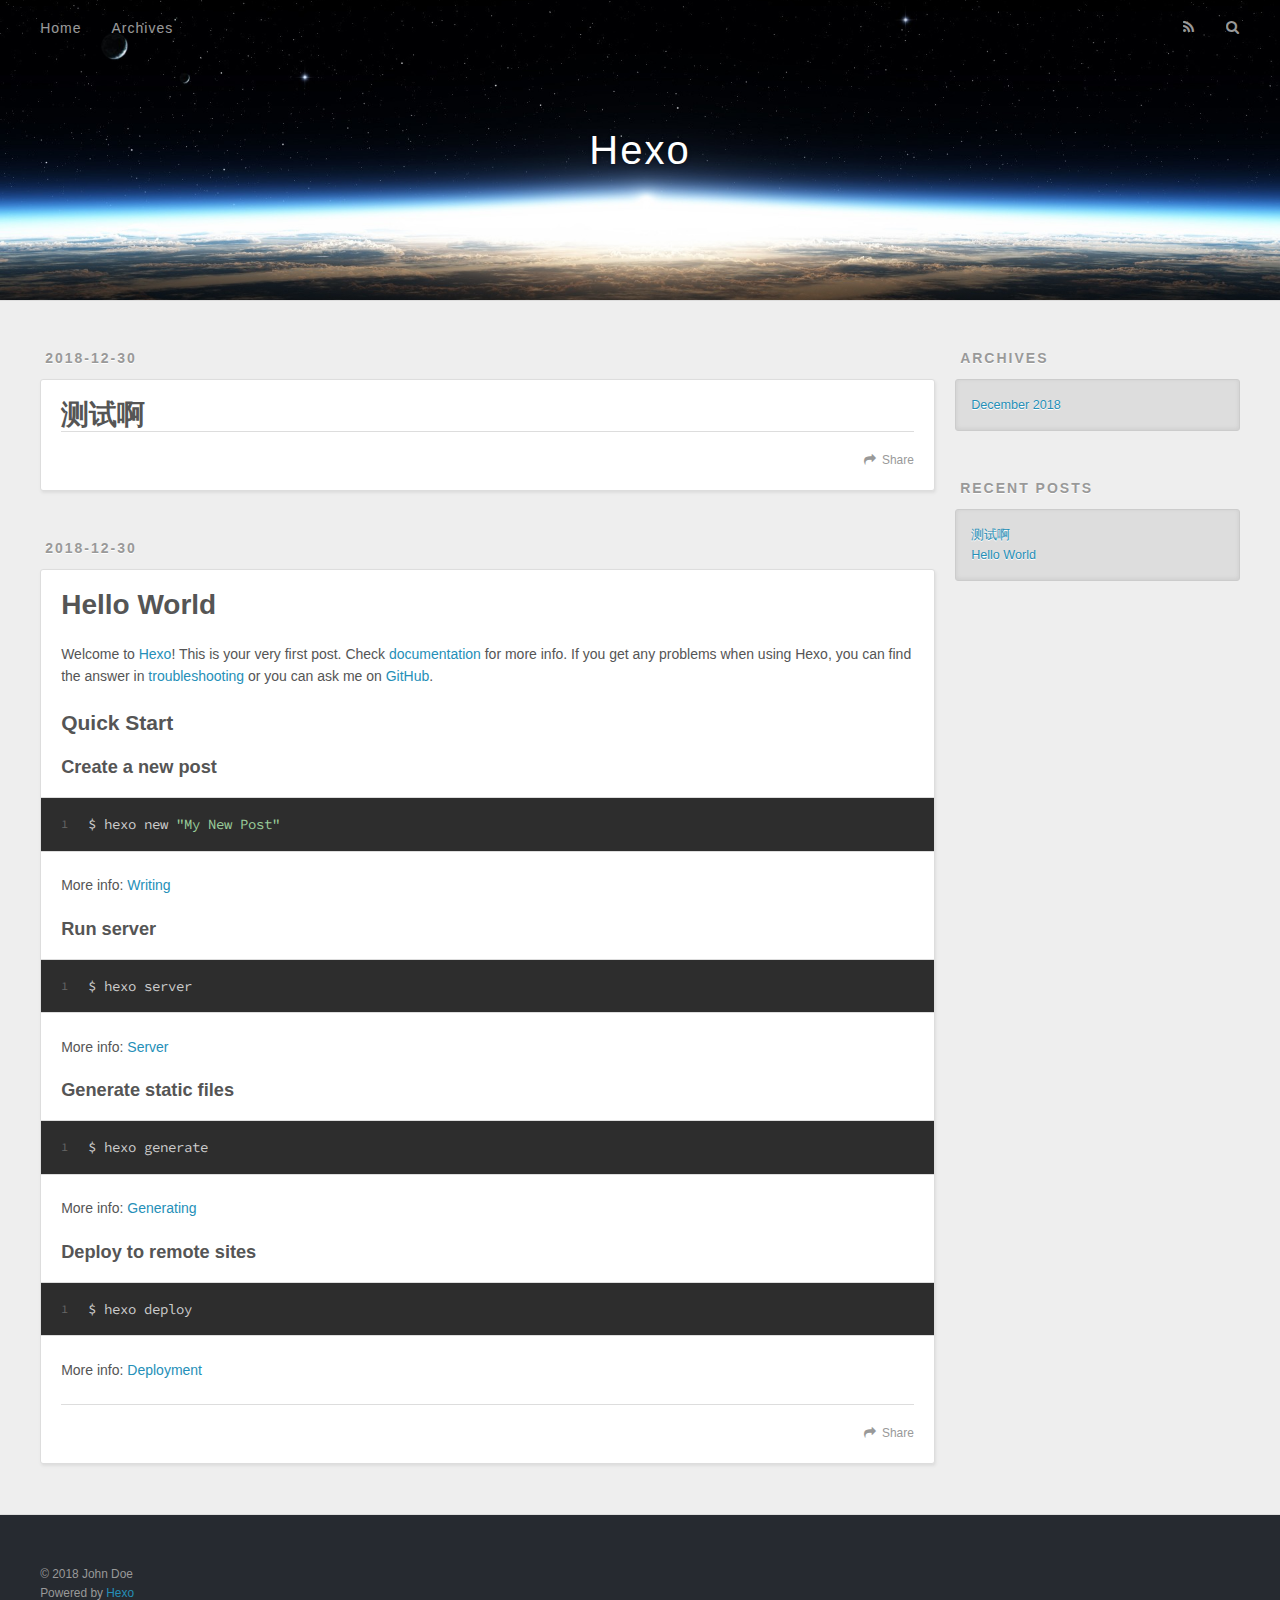
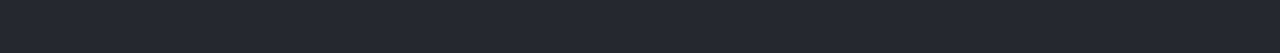
==== index.html @ 11688854 "Site updated: 2018-12-30 21:54:09" ====
<!DOCTYPE html>
<html>
<head><meta name="generator" content="Hexo 3.8.0">
  <meta charset="utf-8">
  

  
  <title>Hexo</title>
  <meta name="viewport" content="width=device-width, initial-scale=1, maximum-scale=1">
  <meta property="og:type" content="website">
<meta property="og:title" content="Hexo">
<meta property="og:url" content="http://yoursite.com/index.html">
<meta property="og:site_name" content="Hexo">
<meta property="og:locale" content="default">
<meta name="twitter:card" content="summary">
<meta name="twitter:title" content="Hexo">
  
    <link rel="alternate" href="/atom.xml" title="Hexo" type="application/atom+xml">
  
  
    <link rel="icon" href="/favicon.png">
  
  
    <link href="//fonts.googleapis.com/css?family=Source+Code+Pro" rel="stylesheet" type="text/css">
  
  <link rel="stylesheet" href="/css/style.css">
</head>
</html>
<body>
  <div id="container">
    <div id="wrap">
      <header id="header">
  <div id="banner"></div>
  <div id="header-outer" class="outer">
    <div id="header-title" class="inner">
      <h1 id="logo-wrap">
        <a href="/" id="logo">Hexo</a>
      </h1>
      
    </div>
    <div id="header-inner" class="inner">
      <nav id="main-nav">
        <a id="main-nav-toggle" class="nav-icon"></a>
        
          <a class="main-nav-link" href="/">Home</a>
        
          <a class="main-nav-link" href="/archives">Archives</a>
        
      </nav>
      <nav id="sub-nav">
        
          <a id="nav-rss-link" class="nav-icon" href="/atom.xml" title="RSS Feed"></a>
        
        <a id="nav-search-btn" class="nav-icon" title="Search"></a>
      </nav>
      <div id="search-form-wrap">
        <form action="//google.com/search" method="get" accept-charset="UTF-8" class="search-form"><input type="search" name="q" class="search-form-input" placeholder="Search"><button type="submit" class="search-form-submit">&#xF002;</button><input type="hidden" name="sitesearch" value="http://yoursite.com"></form>
      </div>
    </div>
  </div>
</header>
      <div class="outer">
        <section id="main">
  
    <article id="post-测试啊" class="article article-type-post" itemscope="" itemprop="blogPost">
  <div class="article-meta">
    <a href="/2018/12/30/测试啊/" class="article-date">
  <time datetime="2018-12-30T11:17:59.000Z" itemprop="datePublished">2018-12-30</time>
</a>
    
  </div>
  <div class="article-inner">
    
    
      <header class="article-header">
        
  
    <h1 itemprop="name">
      <a class="article-title" href="/2018/12/30/测试啊/">测试啊</a>
    </h1>
  

      </header>
    
    <div class="article-entry" itemprop="articleBody">
      
        
      
    </div>
    <footer class="article-footer">
      <a data-url="http://yoursite.com/2018/12/30/测试啊/" data-id="cjqay02p50001gsr4qns9erxb" class="article-share-link">Share</a>
      
      
    </footer>
  </div>
  
</article>


  
    <article id="post-hello-world" class="article article-type-post" itemscope="" itemprop="blogPost">
  <div class="article-meta">
    <a href="/2018/12/30/hello-world/" class="article-date">
  <time datetime="2018-12-30T09:52:22.266Z" itemprop="datePublished">2018-12-30</time>
</a>
    
  </div>
  <div class="article-inner">
    
    
      <header class="article-header">
        
  
    <h1 itemprop="name">
      <a class="article-title" href="/2018/12/30/hello-world/">Hello World</a>
    </h1>
  

      </header>
    
    <div class="article-entry" itemprop="articleBody">
      
        <p>Welcome to <a href="https://hexo.io/" target="_blank" rel="noopener">Hexo</a>! This is your very first post. Check <a href="https://hexo.io/docs/" target="_blank" rel="noopener">documentation</a> for more info. If you get any problems when using Hexo, you can find the answer in <a href="https://hexo.io/docs/troubleshooting.html" target="_blank" rel="noopener">troubleshooting</a> or you can ask me on <a href="https://github.com/hexojs/hexo/issues" target="_blank" rel="noopener">GitHub</a>.</p>
<h2 id="Quick-Start"><a href="#Quick-Start" class="headerlink" title="Quick Start"></a>Quick Start</h2><h3 id="Create-a-new-post"><a href="#Create-a-new-post" class="headerlink" title="Create a new post"></a>Create a new post</h3><figure class="highlight bash"><table><tr><td class="gutter"><pre><span class="line">1</span><br></pre></td><td class="code"><pre><span class="line">$ hexo new <span class="string">"My New Post"</span></span><br></pre></td></tr></table></figure>
<p>More info: <a href="https://hexo.io/docs/writing.html" target="_blank" rel="noopener">Writing</a></p>
<h3 id="Run-server"><a href="#Run-server" class="headerlink" title="Run server"></a>Run server</h3><figure class="highlight bash"><table><tr><td class="gutter"><pre><span class="line">1</span><br></pre></td><td class="code"><pre><span class="line">$ hexo server</span><br></pre></td></tr></table></figure>
<p>More info: <a href="https://hexo.io/docs/server.html" target="_blank" rel="noopener">Server</a></p>
<h3 id="Generate-static-files"><a href="#Generate-static-files" class="headerlink" title="Generate static files"></a>Generate static files</h3><figure class="highlight bash"><table><tr><td class="gutter"><pre><span class="line">1</span><br></pre></td><td class="code"><pre><span class="line">$ hexo generate</span><br></pre></td></tr></table></figure>
<p>More info: <a href="https://hexo.io/docs/generating.html" target="_blank" rel="noopener">Generating</a></p>
<h3 id="Deploy-to-remote-sites"><a href="#Deploy-to-remote-sites" class="headerlink" title="Deploy to remote sites"></a>Deploy to remote sites</h3><figure class="highlight bash"><table><tr><td class="gutter"><pre><span class="line">1</span><br></pre></td><td class="code"><pre><span class="line">$ hexo deploy</span><br></pre></td></tr></table></figure>
<p>More info: <a href="https://hexo.io/docs/deployment.html" target="_blank" rel="noopener">Deployment</a></p>

      
    </div>
    <footer class="article-footer">
      <a data-url="http://yoursite.com/2018/12/30/hello-world/" data-id="cjqay02oy0000gsr4h8nf52sx" class="article-share-link">Share</a>
      
      
    </footer>
  </div>
  
</article>


  


</section>
        
          <aside id="sidebar">
  
    

  
    

  
    
  
    
  <div class="widget-wrap">
    <h3 class="widget-title">Archives</h3>
    <div class="widget">
      <ul class="archive-list"><li class="archive-list-item"><a class="archive-list-link" href="/archives/2018/12/">December 2018</a></li></ul>
    </div>
  </div>


  
    
  <div class="widget-wrap">
    <h3 class="widget-title">Recent Posts</h3>
    <div class="widget">
      <ul>
        
          <li>
            <a href="/2018/12/30/测试啊/">测试啊</a>
          </li>
        
          <li>
            <a href="/2018/12/30/hello-world/">Hello World</a>
          </li>
        
      </ul>
    </div>
  </div>

  
</aside>
        
      </div>
      <footer id="footer">
  
  <div class="outer">
    <div id="footer-info" class="inner">
      &copy; 2018 John Doe<br>
      Powered by <a href="http://hexo.io/" target="_blank">Hexo</a>
    </div>
  </div>
</footer>
    </div>
    <nav id="mobile-nav">
  
    <a href="/" class="mobile-nav-link">Home</a>
  
    <a href="/archives" class="mobile-nav-link">Archives</a>
  
</nav>
    

<script src="//ajax.googleapis.com/ajax/libs/jquery/2.0.3/jquery.min.js"></script>


  <link rel="stylesheet" href="/fancybox/jquery.fancybox.css">
  <script src="/fancybox/jquery.fancybox.pack.js"></script>


<script src="/js/script.js"></script>



  </div>
</body>
</html>
---- css/style.css ----
body {
  width: 100%;
}
body:before,
body:after {
  content: "";
  display: table;
}
body:after {
  clear: both;
}
html,
body,
div,
span,
applet,
object,
iframe,
h1,
h2,
h3,
h4,
h5,
h6,
p,
blockquote,
pre,
a,
abbr,
acronym,
address,
big,
cite,
code,
del,
dfn,
em,
img,
ins,
kbd,
q,
s,
samp,
small,
strike,
strong,
sub,
sup,
tt,
var,
dl,
dt,
dd,
ol,
ul,
li,
fieldset,
form,
label,
legend,
table,
caption,
tbody,
tfoot,
thead,
tr,
th,
td {
  margin: 0;
  padding: 0;
  border: 0;
  outline: 0;
  font-weight: inherit;
  font-style: inherit;
  font-family: inherit;
  font-size: 100%;
  vertical-align: baseline;
}
body {
  line-height: 1;
  color: #000;
  background: #fff;
}
ol,
ul {
  list-style: none;
}
table {
  border-collapse: separate;
  border-spacing: 0;
  vertical-align: middle;
}
caption,
th,
td {
  text-align: left;
  font-weight: normal;
  vertical-align: middle;
}
a img {
  border: none;
}
input,
button {
  margin: 0;
  padding: 0;
}
input::-moz-focus-inner,
button::-moz-focus-inner {
  border: 0;
  padding: 0;
}
@font-face {
  font-family: FontAwesome;
  font-style: normal;
  font-weight: normal;
  src: url("fonts/fontawesome-webfont.eot?v=#4.0.3");
  src: url("fonts/fontawesome-webfont.eot?#iefix&v=#4.0.3") format("embedded-opentype"), url("fonts/fontawesome-webfont.woff?v=#4.0.3") format("woff"), url("fonts/fontawesome-webfont.ttf?v=#4.0.3") format("truetype"), url("fonts/fontawesome-webfont.svg#fontawesomeregular?v=#4.0.3") format("svg");
}
html,
body,
#container {
  height: 100%;
}
body {
  background: #eee;
  font: 14px -apple-system, BlinkMacSystemFont, "Segoe UI", "Roboto", "Oxygen", "Ubuntu", "Cantarell", "Fira Sans", "Droid Sans", "Helvetica Neue", sans-serif;
  -webkit-text-size-adjust: 100%;
}
.outer {
  max-width: 1220px;
  margin: 0 auto;
  padding: 0 20px;
}
.outer:before,
.outer:after {
  content: "";
  display: table;
}
.outer:after {
  clear: both;
}
.inner {
  display: inline;
  float: left;
  width: 98.33333333333333%;
  margin: 0 0.833333333333333%;
}
.left,
.alignleft {
  float: left;
}
.right,
.alignright {
  float: right;
}
.clear {
  clear: both;
}
#container {
  position: relative;
}
.mobile-nav-on {
  overflow: hidden;
}
#wrap {
  height: 100%;
  width: 100%;
  position: absolute;
  top: 0;
  left: 0;
  -webkit-transition: 0.2s ease-out;
  -moz-transition: 0.2s ease-out;
  -ms-transition: 0.2s ease-out;
  transition: 0.2s ease-out;
  z-index: 1;
  background: #eee;
}
.mobile-nav-on #wrap {
  left: 280px;
}
@media screen and (min-width: 768px) {
  #main {
    display: inline;
    float: left;
    width: 73.33333333333333%;
    margin: 0 0.833333333333333%;
  }
}
.article-date,
.article-category-link,
.archive-year,
.widget-title {
  text-decoration: none;
  text-transform: uppercase;
  letter-spacing: 2px;
  color: #999;
  margin-bottom: 1em;
  margin-left: 5px;
  line-height: 1em;
  text-shadow: 0 1px #fff;
  font-weight: bold;
}
.article-inner,
.archive-article-inner {
  background: #fff;
  -webkit-box-shadow: 1px 2px 3px #ddd;
  box-shadow: 1px 2px 3px #ddd;
  border: 1px solid #ddd;
  border-radius: 3px;
}
.article-entry h1,
.widget h1 {
  font-size: 2em;
}
.article-entry h2,
.widget h2 {
  font-size: 1.5em;
}
.article-entry h3,
.widget h3 {
  font-size: 1.3em;
}
.article-entry h4,
.widget h4 {
  font-size: 1.2em;
}
.article-entry h5,
.widget h5 {
  font-size: 1em;
}
.article-entry h6,
.widget h6 {
  font-size: 1em;
  color: #999;
}
.article-entry hr,
.widget hr {
  border: 1px dashed #ddd;
}
.article-entry strong,
.widget strong {
  font-weight: bold;
}
.article-entry em,
.widget em,
.article-entry cite,
.widget cite {
  font-style: italic;
}
.article-entry sup,
.widget sup,
.article-entry sub,
.widget sub {
  font-size: 0.75em;
  line-height: 0;
  position: relative;
  vertical-align: baseline;
}
.article-entry sup,
.widget sup {
  top: -0.5em;
}
.article-entry sub,
.widget sub {
  bottom: -0.2em;
}
.article-entry small,
.widget small {
  font-size: 0.85em;
}
.article-entry acronym,
.widget acronym,
.article-entry abbr,
.widget abbr {
  border-bottom: 1px dotted;
}
.article-entry ul,
.widget ul,
.article-entry ol,
.widget ol,
.article-entry dl,
.widget dl {
  margin: 0 20px;
  line-height: 1.6em;
}
.article-entry ul ul,
.widget ul ul,
.article-entry ol ul,
.widget ol ul,
.article-entry ul ol,
.widget ul ol,
.article-entry ol ol,
.widget ol ol {
  margin-top: 0;
  margin-bottom: 0;
}
.article-entry ul,
.widget ul {
  list-style: disc;
}
.article-entry ol,
.widget ol {
  list-style: decimal;
}
.article-entry dt,
.widget dt {
  font-weight: bold;
}
#header {
  height: 300px;
  position: relative;
  border-bottom: 1px solid #ddd;
}
#header:before,
#header:after {
  content: "";
  position: absolute;
  left: 0;
  right: 0;
  height: 40px;
}
#header:before {
  top: 0;
  background: -webkit-linear-gradient(rgba(0,0,0,0.2), transparent);
  background: -moz-linear-gradient(rgba(0,0,0,0.2), transparent);
  background: -ms-linear-gradient(rgba(0,0,0,0.2), transparent);
  background: linear-gradient(rgba(0,0,0,0.2), transparent);
}
#header:after {
  bottom: 0;
  background: -webkit-linear-gradient(transparent, rgba(0,0,0,0.2));
  background: -moz-linear-gradient(transparent, rgba(0,0,0,0.2));
  background: -ms-linear-gradient(transparent, rgba(0,0,0,0.2));
  background: linear-gradient(transparent, rgba(0,0,0,0.2));
}
#header-outer {
  height: 100%;
  position: relative;
}
#header-inner {
  position: relative;
  overflow: hidden;
}
#banner {
  position: absolute;
  top: 0;
  left: 0;
  width: 100%;
  height: 100%;
  background: url("images/banner.jpg") center #000;
  -webkit-background-size: cover;
  -moz-background-size: cover;
  background-size: cover;
  z-index: -1;
}
#header-title {
  text-align: center;
  height: 40px;
  position: absolute;
  top: 50%;
  left: 0;
  margin-top: -20px;
}
#logo,
#subtitle {
  text-decoration: none;
  color: #fff;
  font-weight: 300;
  text-shadow: 0 1px 4px rgba(0,0,0,0.3);
}
#logo {
  font-size: 40px;
  line-height: 40px;
  letter-spacing: 2px;
}
#subtitle {
  font-size: 16px;
  line-height: 16px;
  letter-spacing: 1px;
}
#subtitle-wrap {
  margin-top: 16px;
}
#main-nav {
  float: left;
  margin-left: -15px;
}
.nav-icon,
.main-nav-link {
  float: left;
  color: #fff;
  opacity: 0.6;
  text-decoration: none;
  text-shadow: 0 1px rgba(0,0,0,0.2);
  -webkit-transition: opacity 0.2s;
  -moz-transition: opacity 0.2s;
  -ms-transition: opacity 0.2s;
  transition: opacity 0.2s;
  display: block;
  padding: 20px 15px;
}
.nav-icon:hover,
.main-nav-link:hover {
  opacity: 1;
}
.nav-icon {
  font-family: FontAwesome;
  text-align: center;
  font-size: 14px;
  width: 14px;
  height: 14px;
  padding: 20px 15px;
  position: relative;
  cursor: pointer;
}
.main-nav-link {
  font-weight: 300;
  letter-spacing: 1px;
}
@media screen and (max-width: 479px) {
  .main-nav-link {
    display: none;
  }
}
#main-nav-toggle {
  display: none;
}
#main-nav-toggle:before {
  content: "\f0c9";
}
@media screen and (max-width: 479px) {
  #main-nav-toggle {
    display: block;
  }
}
#sub-nav {
  float: right;
  margin-right: -15px;
}
#nav-rss-link:before {
  content: "\f09e";
}
#nav-search-btn:before {
  content: "\f002";
}
#search-form-wrap {
  position: absolute;
  top: 15px;
  width: 150px;
  height: 30px;
  right: -150px;
  opacity: 0;
  -webkit-transition: 0.2s ease-out;
  -moz-transition: 0.2s ease-out;
  -ms-transition: 0.2s ease-out;
  transition: 0.2s ease-out;
}
#search-form-wrap.on {
  opacity: 1;
  right: 0;
}
@media screen and (max-width: 479px) {
  #search-form-wrap {
    width: 100%;
    right: -100%;
  }
}
.search-form {
  position: absolute;
  top: 0;
  left: 0;
  right: 0;
  background: #fff;
  padding: 5px 15px;
  border-radius: 15px;
  -webkit-box-shadow: 0 0 10px rgba(0,0,0,0.3);
  box-shadow: 0 0 10px rgba(0,0,0,0.3);
}
.search-form-input {
  border: none;
  background: none;
  color: #555;
  width: 100%;
  font: 13px -apple-system, BlinkMacSystemFont, "Segoe UI", "Roboto", "Oxygen", "Ubuntu", "Cantarell", "Fira Sans", "Droid Sans", "Helvetica Neue", sans-serif;
  outline: none;
}
.search-form-input::-webkit-search-results-decoration,
.search-form-input::-webkit-search-cancel-button {
  -webkit-appearance: none;
}
.search-form-submit {
  position: absolute;
  top: 50%;
  right: 10px;
  margin-top: -7px;
  font: 13px FontAwesome;
  border: none;
  background: none;
  color: #bbb;
  cursor: pointer;
}
.search-form-submit:hover,
.search-form-submit:focus {
  color: #777;
}
.article {
  margin: 50px 0;
}
.article-inner {
  overflow: hidden;
}
.article-meta:before,
.article-meta:after {
  content: "";
  display: table;
}
.article-meta:after {
  clear: both;
}
.article-date {
  float: left;
}
.article-category {
  float: left;
  line-height: 1em;
  color: #ccc;
  text-shadow: 0 1px #fff;
  margin-left: 8px;
}
.article-category:before {
  content: "\2022";
}
.article-category-link {
  margin: 0 12px 1em;
}
.article-header {
  padding: 20px 20px 0;
}
.article-title {
  text-decoration: none;
  font-size: 2em;
  font-weight: bold;
  color: #555;
  line-height: 1.1em;
  -webkit-transition: color 0.2s;
  -moz-transition: color 0.2s;
  -ms-transition: color 0.2s;
  transition: color 0.2s;
}
a.article-title:hover {
  color: #258fb8;
}
.article-entry {
  color: #555;
  padding: 0 20px;
}
.article-entry:before,
.article-entry:after {
  content: "";
  display: table;
}
.article-entry:after {
  clear: both;
}
.article-entry p,
.article-entry table {
  line-height: 1.6em;
  margin: 1.6em 0;
}
.article-entry h1,
.article-entry h2,
.article-entry h3,
.article-entry h4,
.article-entry h5,
.article-entry h6 {
  font-weight: bold;
}
.article-entry h1,
.article-entry h2,
.article-entry h3,
.article-entry h4,
.article-entry h5,
.article-entry h6 {
  line-height: 1.1em;
  margin: 1.1em 0;
}
.article-entry a {
  color: #258fb8;
  text-decoration: none;
}
.article-entry a:hover {
  text-decoration: underline;
}
.article-entry ul,
.article-entry ol,
.article-entry dl {
  margin-top: 1.6em;
  margin-bottom: 1.6em;
}
.article-entry img,
.article-entry video {
  max-width: 100%;
  height: auto;
  display: block;
  margin: auto;
}
.article-entry iframe {
  border: none;
}
.article-entry table {
  width: 100%;
  border-collapse: collapse;
  border-spacing: 0;
}
.article-entry th {
  font-weight: bold;
  border-bottom: 3px solid #ddd;
  padding-bottom: 0.5em;
}
.article-entry td {
  border-bottom: 1px solid #ddd;
  padding: 10px 0;
}
.article-entry blockquote {
  font-family: Georgia, "Times New Roman", serif;
  font-size: 1.4em;
  margin: 1.6em 20px;
  text-align: center;
}
.article-entry blockquote footer {
  font-size: 14px;
  margin: 1.6em 0;
  font-family: -apple-system, BlinkMacSystemFont, "Segoe UI", "Roboto", "Oxygen", "Ubuntu", "Cantarell", "Fira Sans", "Droid Sans", "Helvetica Neue", sans-serif;
}
.article-entry blockquote footer cite:before {
  content: "—";
  padding: 0 0.5em;
}
.article-entry .pullquote {
  text-align: left;
  width: 45%;
  margin: 0;
}
.article-entry .pullquote.left {
  margin-left: 0.5em;
  margin-right: 1em;
}
.article-entry .pullquote.right {
  margin-right: 0.5em;
  margin-left: 1em;
}
.article-entry .caption {
  color: #999;
  display: block;
  font-size: 0.9em;
  margin-top: 0.5em;
  position: relative;
  text-align: center;
}
.article-entry .video-container {
  position: relative;
  padding-top: 56.25%;
  height: 0;
  overflow: hidden;
}
.article-entry .video-container iframe,
.article-entry .video-container object,
.article-entry .video-container embed {
  position: absolute;
  top: 0;
  left: 0;
  width: 100%;
  height: 100%;
  margin-top: 0;
}
.article-more-link a {
  display: inline-block;
  line-height: 1em;
  padding: 6px 15px;
  border-radius: 15px;
  background: #eee;
  color: #999;
  text-shadow: 0 1px #fff;
  text-decoration: none;
}
.article-more-link a:hover {
  background: #258fb8;
  color: #fff;
  text-decoration: none;
  text-shadow: 0 1px #1e7293;
}
.article-footer {
  font-size: 0.85em;
  line-height: 1.6em;
  border-top: 1px solid #ddd;
  padding-top: 1.6em;
  margin: 0 20px 20px;
}
.article-footer:before,
.article-footer:after {
  content: "";
  display: table;
}
.article-footer:after {
  clear: both;
}
.article-footer a {
  color: #999;
  text-decoration: none;
}
.article-footer a:hover {
  color: #555;
}
.article-tag-list-item {
  float: left;
  margin-right: 10px;
}
.article-tag-list-link:before {
  content: "#";
}
.article-comment-link {
  float: right;
}
.article-comment-link:before {
  content: "\f075";
  font-family: FontAwesome;
  padding-right: 8px;
}
.article-share-link {
  cursor: pointer;
  float: right;
  margin-left: 20px;
}
.article-share-link:before {
  content: "\f064";
  font-family: FontAwesome;
  padding-right: 6px;
}
#article-nav {
  position: relative;
}
#article-nav:before,
#article-nav:after {
  content: "";
  display: table;
}
#article-nav:after {
  clear: both;
}
@media screen and (min-width: 768px) {
  #article-nav {
    margin: 50px 0;
  }
  #article-nav:before {
    width: 8px;
    height: 8px;
    position: absolute;
    top: 50%;
    left: 50%;
    margin-top: -4px;
    margin-left: -4px;
    content: "";
    border-radius: 50%;
    background: #ddd;
    -webkit-box-shadow: 0 1px 2px #fff;
    box-shadow: 0 1px 2px #fff;
  }
}
.article-nav-link-wrap {
  text-decoration: none;
  text-shadow: 0 1px #fff;
  color: #999;
  -webkit-box-sizing: border-box;
  -moz-box-sizing: border-box;
  box-sizing: border-box;
  margin-top: 50px;
  text-align: center;
  display: block;
}
.article-nav-link-wrap:hover {
  color: #555;
}
@media screen and (min-width: 768px) {
  .article-nav-link-wrap {
    width: 50%;
    margin-top: 0;
  }
}
@media screen and (min-width: 768px) {
  #article-nav-newer {
    float: left;
    text-align: right;
    padding-right: 20px;
  }
}
@media screen and (min-width: 768px) {
  #article-nav-older {
    float: right;
    text-align: left;
    padding-left: 20px;
  }
}
.article-nav-caption {
  text-transform: uppercase;
  letter-spacing: 2px;
  color: #ddd;
  line-height: 1em;
  font-weight: bold;
}
#article-nav-newer .article-nav-caption {
  margin-right: -2px;
}
.article-nav-title {
  font-size: 0.85em;
  line-height: 1.6em;
  margin-top: 0.5em;
}
.article-share-box {
  position: absolute;
  display: none;
  background: #fff;
  -webkit-box-shadow: 1px 2px 10px rgba(0,0,0,0.2);
  box-shadow: 1px 2px 10px rgba(0,0,0,0.2);
  border-radius: 3px;
  margin-left: -145px;
  overflow: hidden;
  z-index: 1;
}
.article-share-box.on {
  display: block;
}
.article-share-input {
  width: 100%;
  background: none;
  -webkit-box-sizing: border-box;
  -moz-box-sizing: border-box;
  box-sizing: border-box;
  font: 14px -apple-system, BlinkMacSystemFont, "Segoe UI", "Roboto", "Oxygen", "Ubuntu", "Cantarell", "Fira Sans", "Droid Sans", "Helvetica Neue", sans-serif;
  padding: 0 15px;
  color: #555;
  outline: none;
  border: 1px solid #ddd;
  border-radius: 3px 3px 0 0;
  height: 36px;
  line-height: 36px;
}
.article-share-links {
  background: #eee;
}
.article-share-links:before,
.article-share-links:after {
  content: "";
  display: table;
}
.article-share-links:after {
  clear: both;
}
.article-share-twitter,
.article-share-facebook,
.article-share-pinterest,
.article-share-google {
  width: 50px;
  height: 36px;
  display: block;
  float: left;
  position: relative;
  color: #999;
  text-shadow: 0 1px #fff;
}
.article-share-twitter:before,
.article-share-facebook:before,
.article-share-pinterest:before,
.article-share-google:before {
  font-size: 20px;
  font-family: FontAwesome;
  width: 20px;
  height: 20px;
  position: absolute;
  top: 50%;
  left: 50%;
  margin-top: -10px;
  margin-left: -10px;
  text-align: center;
}
.article-share-twitter:hover,
.article-share-facebook:hover,
.article-share-pinterest:hover,
.article-share-google:hover {
  color: #fff;
}
.article-share-twitter:before {
  content: "\f099";
}
.article-share-twitter:hover {
  background: #00aced;
  text-shadow: 0 1px #008abe;
}
.article-share-facebook:before {
  content: "\f09a";
}
.article-share-facebook:hover {
  background: #3b5998;
  text-shadow: 0 1px #2f477a;
}
.article-share-pinterest:before {
  content: "\f0d2";
}
.article-share-pinterest:hover {
  background: #cb2027;
  text-shadow: 0 1px #a21a1f;
}
.article-share-google:before {
  content: "\f0d5";
}
.article-share-google:hover {
  background: #dd4b39;
  text-shadow: 0 1px #be3221;
}
.article-gallery {
  background: #000;
  position: relative;
}
.article-gallery-photos {
  position: relative;
  overflow: hidden;
}
.article-gallery-img {
  display: none;
  max-width: 100%;
}
.article-gallery-img:first-child {
  display: block;
}
.article-gallery-img.loaded {
  position: absolute;
  display: block;
}
.article-gallery-img img {
  display: block;
  max-width: 100%;
  margin: 0 auto;
}
#comments {
  background: #fff;
  -webkit-box-shadow: 1px 2px 3px #ddd;
  box-shadow: 1px 2px 3px #ddd;
  padding: 20px;
  border: 1px solid #ddd;
  border-radius: 3px;
  margin: 50px 0;
}
#comments a {
  color: #258fb8;
}
.archives-wrap {
  margin: 50px 0;
}
.archives:before,
.archives:after {
  content: "";
  display: table;
}
.archives:after {
  clear: both;
}
.archive-year-wrap {
  margin-bottom: 1em;
}
.archives {
  -webkit-column-gap: 10px;
  -moz-column-gap: 10px;
  column-gap: 10px;
}
@media screen and (min-width: 480px) and (max-width: 767px) {
  .archives {
    -webkit-column-count: 2;
    -moz-column-count: 2;
    column-count: 2;
  }
}
@media screen and (min-width: 768px) {
  .archives {
    -webkit-column-count: 3;
    -moz-column-count: 3;
    column-count: 3;
  }
}
.archive-article {
  -webkit-column-break-inside: avoid;
  page-break-inside: avoid;
  overflow: hidden;
  break-inside: avoid-column;
}
.archive-article-inner {
  padding: 10px;
  margin-bottom: 15px;
}
.archive-article-title {
  text-decoration: none;
  font-weight: bold;
  color: #555;
  -webkit-transition: color 0.2s;
  -moz-transition: color 0.2s;
  -ms-transition: color 0.2s;
  transition: color 0.2s;
  line-height: 1.6em;
}
.archive-article-title:hover {
  color: #258fb8;
}
.archive-article-footer {
  margin-top: 1em;
}
.archive-article-date {
  color: #999;
  text-decoration: none;
  font-size: 0.85em;
  line-height: 1em;
  margin-bottom: 0.5em;
  display: block;
}
#page-nav {
  margin: 50px auto;
  background: #fff;
  -webkit-box-shadow: 1px 2px 3px #ddd;
  box-shadow: 1px 2px 3px #ddd;
  border: 1px solid #ddd;
  border-radius: 3px;
  text-align: center;
  color: #999;
  overflow: hidden;
}
#page-nav:before,
#page-nav:after {
  content: "";
  display: table;
}
#page-nav:after {
  clear: both;
}
#page-nav a,
#page-nav span {
  padding: 10px 20px;
  line-height: 1;
  height: 2ex;
}
#page-nav a {
  color: #999;
  text-decoration: none;
}
#page-nav a:hover {
  background: #999;
  color: #fff;
}
#page-nav .prev {
  float: left;
}
#page-nav .next {
  float: right;
}
#page-nav .page-number {
  display: inline-block;
}
@media screen and (max-width: 479px) {
  #page-nav .page-number {
    display: none;
  }
}
#page-nav .current {
  color: #555;
  font-weight: bold;
}
#page-nav .space {
  color: #ddd;
}
#footer {
  background: #262a30;
  padding: 50px 0;
  border-top: 1px solid #ddd;
  color: #999;
}
#footer a {
  color: #258fb8;
  text-decoration: none;
}
#footer a:hover {
  text-decoration: underline;
}
#footer-info {
  line-height: 1.6em;
  font-size: 0.85em;
}
.article-entry pre,
.article-entry .highlight {
  background: #2d2d2d;
  margin: 0 -20px;
  padding: 15px 20px;
  border-style: solid;
  border-color: #ddd;
  border-width: 1px 0;
  overflow: auto;
  color: #ccc;
  line-height: 22.400000000000002px;
}
.article-entry .highlight .gutter pre,
.article-entry .gist .gist-file .gist-data .line-numbers {
  color: #666;
  font-size: 0.85em;
}
.article-entry pre,
.article-entry code {
  font-family: "Source Code Pro", Consolas, Monaco, Menlo, Consolas, monospace;
}
.article-entry code {
  background: #eee;
  text-shadow: 0 1px #fff;
  padding: 0 0.3em;
}
.article-entry pre code {
  background: none;
  text-shadow: none;
  padding: 0;
}
.article-entry .highlight pre {
  border: none;
  margin: 0;
  padding: 0;
}
.article-entry .highlight table {
  margin: 0;
  width: auto;
}
.article-entry .highlight td {
  border: none;
  padding: 0;
}
.article-entry .highlight figcaption {
  font-size: 0.85em;
  color: #999;
  line-height: 1em;
  margin-bottom: 1em;
}
.article-entry .highlight figcaption:before,
.article-entry .highlight figcaption:after {
  content: "";
  display: table;
}
.article-entry .highlight figcaption:after {
  clear: both;
}
.article-entry .highlight figcaption a {
  float: right;
}
.article-entry .highlight .gutter pre {
  text-align: right;
  padding-right: 20px;
}
.article-entry .highlight .line {
  height: 22.400000000000002px;
}
.article-entry .highlight .line.marked {
  background: #515151;
}
.article-entry .gist {
  margin: 0 -20px;
  border-style: solid;
  border-color: #ddd;
  border-width: 1px 0;
  background: #2d2d2d;
  padding: 15px 20px 15px 0;
}
.article-entry .gist .gist-file {
  border: none;
  font-family: "Source Code Pro", Consolas, Monaco, Menlo, Consolas, monospace;
  margin: 0;
}
.article-entry .gist .gist-file .gist-data {
  background: none;
  border: none;
}
.article-entry .gist .gist-file .gist-data .line-numbers {
  background: none;
  border: none;
  padding: 0 20px 0 0;
}
.article-entry .gist .gist-file .gist-data .line-data {
  padding: 0 !important;
}
.article-entry .gist .gist-file .highlight {
  margin: 0;
  padding: 0;
  border: none;
}
.article-entry .gist .gist-file .gist-meta {
  background: #2d2d2d;
  color: #999;
  font: 0.85em -apple-system, BlinkMacSystemFont, "Segoe UI", "Roboto", "Oxygen", "Ubuntu", "Cantarell", "Fira Sans", "Droid Sans", "Helvetica Neue", sans-serif;
  text-shadow: 0 0;
  padding: 0;
  margin-top: 1em;
  margin-left: 20px;
}
.article-entry .gist .gist-file .gist-meta a {
  color: #258fb8;
  font-weight: normal;
}
.article-entry .gist .gist-file .gist-meta a:hover {
  text-decoration: underline;
}
pre .comment,
pre .title {
  color: #999;
}
pre .variable,
pre .attribute,
pre .tag,
pre .regexp,
pre .ruby .constant,
pre .xml .tag .title,
pre .xml .pi,
pre .xml .doctype,
pre .html .doctype,
pre .css .id,
pre .css .class,
pre .css .pseudo {
  color: #f2777a;
}
pre .number,
pre .preprocessor,
pre .built_in,
pre .literal,
pre .params,
pre .constant {
  color: #f99157;
}
pre .class,
pre .ruby .class .title,
pre .css .rules .attribute {
  color: #9c9;
}
pre .string,
pre .value,
pre .inheritance,
pre .header,
pre .ruby .symbol,
pre .xml .cdata {
  color: #9c9;
}
pre .css .hexcolor {
  color: #6cc;
}
pre .function,
pre .python .decorator,
pre .python .title,
pre .ruby .function .title,
pre .ruby .title .keyword,
pre .perl .sub,
pre .javascript .title,
pre .coffeescript .title {
  color: #69c;
}
pre .keyword,
pre .javascript .function {
  color: #c9c;
}
@media screen and (max-width: 479px) {
  #mobile-nav {
    position: absolute;
    top: 0;
    left: 0;
    width: 280px;
    height: 100%;
    background: #191919;
    border-right: 1px solid #fff;
  }
}
@media screen and (max-width: 479px) {
  .mobile-nav-link {
    display: block;
    color: #999;
    text-decoration: none;
    padding: 15px 20px;
    font-weight: bold;
  }
  .mobile-nav-link:hover {
    color: #fff;
  }
}
@media screen and (min-width: 768px) {
  #sidebar {
    display: inline;
    float: left;
    width: 23.333333333333332%;
    margin: 0 0.833333333333333%;
  }
}
.widget-wrap {
  margin: 50px 0;
}
.widget {
  color: #777;
  text-shadow: 0 1px #fff;
  background: #ddd;
  -webkit-box-shadow: 0 -1px 4px #ccc inset;
  box-shadow: 0 -1px 4px #ccc inset;
  border: 1px solid #ccc;
  padding: 15px;
  border-radius: 3px;
}
.widget a {
  color: #258fb8;
  text-decoration: none;
}
.widget a:hover {
  text-decoration: underline;
}
.widget ul ul,
.widget ol ul,
.widget dl ul,
.widget ul ol,
.widget ol ol,
.widget dl ol,
.widget ul dl,
.widget ol dl,
.widget dl dl {
  margin-left: 15px;
  list-style: disc;
}
.widget {
  line-height: 1.6em;
  word-wrap: break-word;
  font-size: 0.9em;
}
.widget ul,
.widget ol {
  list-style: none;
  margin: 0;
}
.widget ul ul,
.widget ol ul,
.widget ul ol,
.widget ol ol {
  margin: 0 20px;
}
.widget ul ul,
.widget ol ul {
  list-style: disc;
}
.widget ul ol,
.widget ol ol {
  list-style: decimal;
}
.category-list-count,
.tag-list-count,
.archive-list-count {
  padding-left: 5px;
  color: #999;
  font-size: 0.85em;
}
.category-list-count:before,
.tag-list-count:before,
.archive-list-count:before {
  content: "(";
}
.category-list-count:after,
.tag-list-count:after,
.archive-list-count:after {
  content: ")";
}
.tagcloud a {
  margin-right: 5px;
  display: inline-block;
}
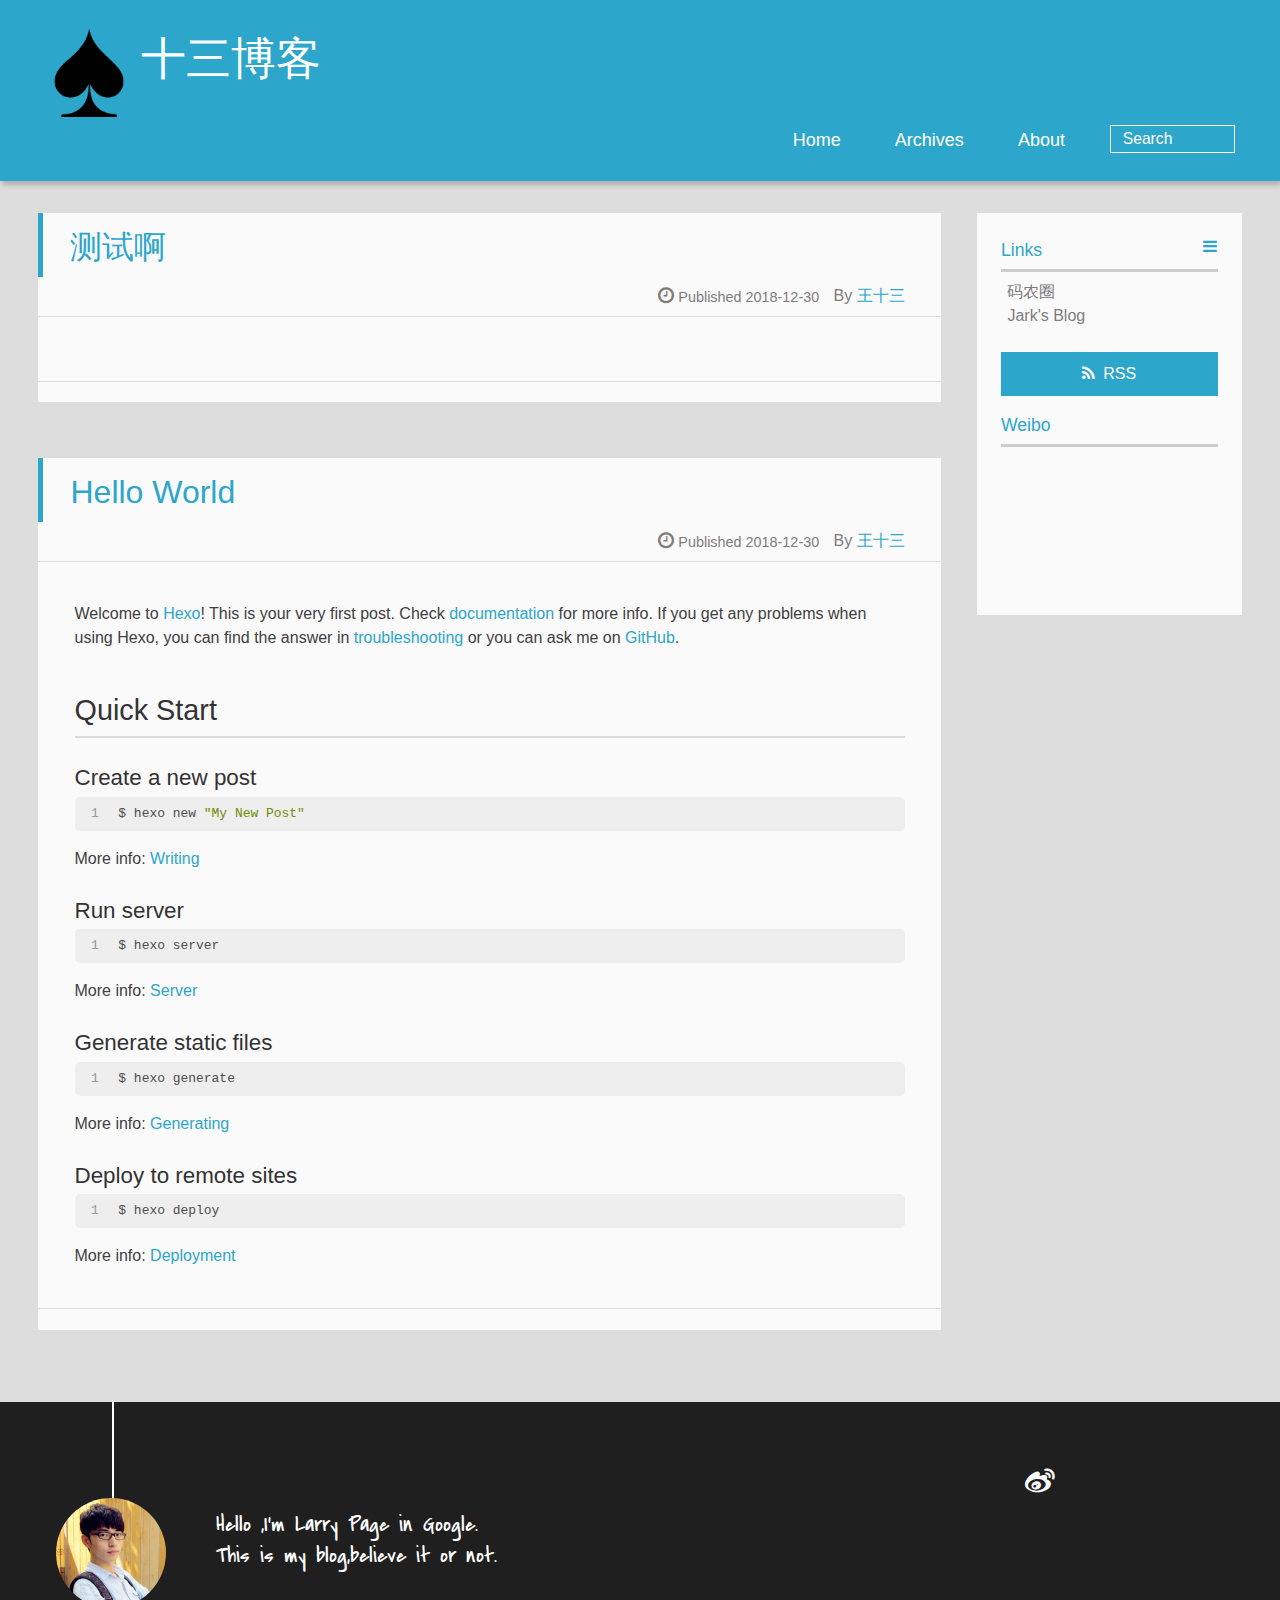
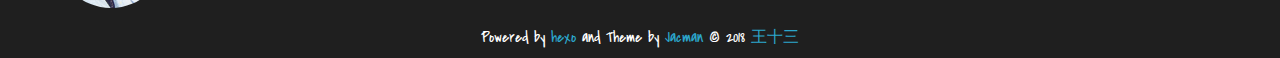
==== commit bb8e21df: "Site updated: 2018-12-30 23:06:02" ====
--- a/index.html
+++ b/index.html
@@ -1,125 +1,146 @@
-<!DOCTYPE html>
-<html>
+
+ <!DOCTYPE HTML>
+<html lang="zh-Hans">
 <head><meta name="generator" content="Hexo 3.8.0">
-  <meta charset="utf-8">
-  
-
-  
-  <title>Hexo</title>
-  <meta name="viewport" content="width=device-width, initial-scale=1, maximum-scale=1">
-  <meta property="og:type" content="website">
-<meta property="og:title" content="Hexo">
+  <meta charset="UTF-8">
+  
+    <title>十三博客</title>
+    <meta name="viewport" content="width=device-width, initial-scale=1,user-scalable=no">
+    
+    <meta name="author" content="王十三">
+    
+
+    
+    <meta property="og:type" content="website">
+<meta property="og:title" content="十三博客">
 <meta property="og:url" content="http://yoursite.com/index.html">
-<meta property="og:site_name" content="Hexo">
-<meta property="og:locale" content="default">
+<meta property="og:site_name" content="十三博客">
+<meta property="og:locale" content="zh-Hans">
 <meta name="twitter:card" content="summary">
-<meta name="twitter:title" content="Hexo">
-  
-    <link rel="alternate" href="/atom.xml" title="Hexo" type="application/atom+xml">
-  
-  
-    <link rel="icon" href="/favicon.png">
-  
-  
-    <link href="//fonts.googleapis.com/css?family=Source+Code+Pro" rel="stylesheet" type="text/css">
-  
-  <link rel="stylesheet" href="/css/style.css">
+<meta name="twitter:title" content="十三博客">
+
+    
+    <link rel="alternative" href="/atom.xml" title="十三博客" type="application/atom+xml">
+    
+    
+    <link rel="icon" href="/img/favicon.ico">
+    
+    
+    <link rel="apple-touch-icon" href="/img/jacman.jpg">
+    <link rel="apple-touch-icon-precomposed" href="/img/jacman.jpg">
+    
+    <link rel="stylesheet" href="/css/style.css">
 </head>
 </html>
-<body>
-  <div id="container">
-    <div id="wrap">
-      <header id="header">
-  <div id="banner"></div>
-  <div id="header-outer" class="outer">
-    <div id="header-title" class="inner">
-      <h1 id="logo-wrap">
-        <a href="/" id="logo">Hexo</a>
-      </h1>
+  <body>
+    <header>
       
+<div>
+		
+			<div id="imglogo">
+				<a href="/"><img src="/img/logo.png" alt="十三博客" title="十三博客"></a>
+			</div>
+			
+			<div id="textlogo">
+				<h1 class="site-name"><a href="/" title="十三博客">十三博客</a></h1>
+				<h2 class="blog-motto"></h2>
+			</div>
+			<div class="navbar"><a class="navbutton navmobile" href="#" title="Menu">
+			</a></div>
+			<nav class="animated">
+				<ul>
+					<ul>
+					 
+						<li><a href="/">Home</a></li>
+					
+						<li><a href="/archives">Archives</a></li>
+					
+						<li><a href="/about">About</a></li>
+					
+					<li>
+ 					
+					<form class="search" action="//google.com/search" method="get" accept-charset="utf-8">
+						<label>Search</label>
+						<input type="search" id="search" name="q" autocomplete="off" maxlength="20" placeholder="Search">
+						<input type="hidden" name="q" value="site:yoursite.com">
+					</form>
+					
+					</li>
+				</ul>
+			</ul></nav>			
+</div>
+    </header>
+    <div id="container">
+      <div id="main">
+
+   
+    
+    <article class="post-expand post" itemprop="articleBody"> 
+        <header class="article-info clearfix">
+  <h1 itemprop="name">
+    
+      <a href="/2018/12/30/测试啊/" title="测试啊" itemprop="url">测试啊</a>
+  </h1>
+  <p class="article-author">By
+       
+		<a href="/about" title="王十三" target="_blank" itemprop="author">王十三</a>
+		
+  </p><p class="article-time">
+    <time datetime="2018-12-30T11:17:59.000Z" itemprop="datePublished"> Published 2018-12-30</time>
+    
+  </p>
+</header>
+    <div class="article-content">
+        
+        
+        
+        
+        <p class="article-more-link">
+          
+       </p>
     </div>
-    <div id="header-inner" class="inner">
-      <nav id="main-nav">
-        <a id="main-nav-toggle" class="nav-icon"></a>
-        
-          <a class="main-nav-link" href="/">Home</a>
-        
-          <a class="main-nav-link" href="/archives">Archives</a>
-        
-      </nav>
-      <nav id="sub-nav">
-        
-          <a id="nav-rss-link" class="nav-icon" href="/atom.xml" title="RSS Feed"></a>
-        
-        <a id="nav-search-btn" class="nav-icon" title="Search"></a>
-      </nav>
-      <div id="search-form-wrap">
-        <form action="//google.com/search" method="get" accept-charset="UTF-8" class="search-form"><input type="search" name="q" class="search-form-input" placeholder="Search"><button type="submit" class="search-form-submit">&#xF002;</button><input type="hidden" name="sitesearch" value="http://yoursite.com"></form>
-      </div>
-    </div>
-  </div>
+    <footer class="article-footer clearfix">
+<div class="article-catetags">
+
+
+</div>
+
+
+
+
+<div class="comments-count">
+	
+</div>
+
+</footer>
+
+
+    </article>
+
+
+
+
+
+
+   
+    
+    <article class="post-expand post" itemprop="articleBody"> 
+        <header class="article-info clearfix">
+  <h1 itemprop="name">
+    
+      <a href="/2018/12/30/hello-world/" title="Hello World" itemprop="url">Hello World</a>
+  </h1>
+  <p class="article-author">By
+       
+		<a href="/about" title="王十三" target="_blank" itemprop="author">王十三</a>
+		
+  </p><p class="article-time">
+    <time datetime="2018-12-30T09:52:22.266Z" itemprop="datePublished"> Published 2018-12-30</time>
+    
+  </p>
 </header>
-      <div class="outer">
-        <section id="main">
-  
-    <article id="post-测试啊" class="article article-type-post" itemscope="" itemprop="blogPost">
-  <div class="article-meta">
-    <a href="/2018/12/30/测试啊/" class="article-date">
-  <time datetime="2018-12-30T11:17:59.000Z" itemprop="datePublished">2018-12-30</time>
-</a>
-    
-  </div>
-  <div class="article-inner">
-    
-    
-      <header class="article-header">
-        
-  
-    <h1 itemprop="name">
-      <a class="article-title" href="/2018/12/30/测试啊/">测试啊</a>
-    </h1>
-  
-
-      </header>
-    
-    <div class="article-entry" itemprop="articleBody">
-      
-        
-      
-    </div>
-    <footer class="article-footer">
-      <a data-url="http://yoursite.com/2018/12/30/测试啊/" data-id="cjqay02p50001gsr4qns9erxb" class="article-share-link">Share</a>
-      
-      
-    </footer>
-  </div>
-  
-</article>
-
-
-  
-    <article id="post-hello-world" class="article article-type-post" itemscope="" itemprop="blogPost">
-  <div class="article-meta">
-    <a href="/2018/12/30/hello-world/" class="article-date">
-  <time datetime="2018-12-30T09:52:22.266Z" itemprop="datePublished">2018-12-30</time>
-</a>
-    
-  </div>
-  <div class="article-inner">
-    
-    
-      <header class="article-header">
-        
-  
-    <h1 itemprop="name">
-      <a class="article-title" href="/2018/12/30/hello-world/">Hello World</a>
-    </h1>
-  
-
-      </header>
-    
-    <div class="article-entry" itemprop="articleBody">
-      
+    <div class="article-content">
+        
         <p>Welcome to <a href="https://hexo.io/" target="_blank" rel="noopener">Hexo</a>! This is your very first post. Check <a href="https://hexo.io/docs/" target="_blank" rel="noopener">documentation</a> for more info. If you get any problems when using Hexo, you can find the answer in <a href="https://hexo.io/docs/troubleshooting.html" target="_blank" rel="noopener">troubleshooting</a> or you can ask me on <a href="https://github.com/hexojs/hexo/issues" target="_blank" rel="noopener">GitHub</a>.</p>
 <h2 id="Quick-Start"><a href="#Quick-Start" class="headerlink" title="Quick Start"></a>Quick Start</h2><h3 id="Create-a-new-post"><a href="#Create-a-new-post" class="headerlink" title="Create a new post"></a>Create a new post</h3><figure class="highlight bash"><table><tr><td class="gutter"><pre><span class="line">1</span><br></pre></td><td class="code"><pre><span class="line">$ hexo new <span class="string">"My New Post"</span></span><br></pre></td></tr></table></figure>
 <p>More info: <a href="https://hexo.io/docs/writing.html" target="_blank" rel="noopener">Writing</a></p>
@@ -130,95 +151,244 @@
 <h3 id="Deploy-to-remote-sites"><a href="#Deploy-to-remote-sites" class="headerlink" title="Deploy to remote sites"></a>Deploy to remote sites</h3><figure class="highlight bash"><table><tr><td class="gutter"><pre><span class="line">1</span><br></pre></td><td class="code"><pre><span class="line">$ hexo deploy</span><br></pre></td></tr></table></figure>
 <p>More info: <a href="https://hexo.io/docs/deployment.html" target="_blank" rel="noopener">Deployment</a></p>
 
-      
+        
+        
+        <p class="article-more-link">
+          
+       </p>
     </div>
-    <footer class="article-footer">
-      <a data-url="http://yoursite.com/2018/12/30/hello-world/" data-id="cjqay02oy0000gsr4h8nf52sx" class="article-share-link">Share</a>
-      
-      
-    </footer>
-  </div>
-  
-</article>
-
-
-  
-
-
-</section>
-        
-          <aside id="sidebar">
-  
-    
-
-  
-    
-
-  
-    
-  
-    
-  <div class="widget-wrap">
-    <h3 class="widget-title">Archives</h3>
-    <div class="widget">
-      <ul class="archive-list"><li class="archive-list-item"><a class="archive-list-link" href="/archives/2018/12/">December 2018</a></li></ul>
+    <footer class="article-footer clearfix">
+<div class="article-catetags">
+
+
+</div>
+
+
+
+
+<div class="comments-count">
+	
+</div>
+
+</footer>
+
+
+    </article>
+
+
+
+
+
+
+
+</div>
+      <div class="openaside"><a class="navbutton" href="#" title="Show Sidebar"></a></div>
+
+<div id="asidepart">
+<div class="closeaside"><a class="closebutton" href="#" title="Hide Sidebar"></a></div>
+<aside class="clearfix">
+
+  
+
+
+  
+
+  
+
+  <div class="linkslist">
+  <p class="asidetitle">Links</p>
+    <ul>
+        
+          <li>
+            
+            	<a href="https://coderq.com" target="_blank" title="一个面向程序员交流分享的新一代社区">码农圈</a>
+            
+          </li>
+        
+          <li>
+            
+            	<a href="http://wuchong.me" target="_blank" title="Jark&#39;s Blog">Jark&#39;s Blog</a>
+            
+          </li>
+        
+    </ul>
+</div>
+
+  
+
+
+  <div class="rsspart">
+	<a href="/atom.xml" target="_blank" title="rss">RSS</a>
+</div>
+
+  <div class="weiboshow">
+  <p class="asidetitle">Weibo</p>
+    <iframe width="100%" height="119" class="share_self" frameborder="0" scrolling="no" src="http://widget.weibo.com/weiboshow/index.php?language=&width=0&height=119&fansRow=2&ptype=1&speed=0&skin=9&isTitle=1&noborder=1&isWeibo=0&isFans=0&uid=&verifier=b3593ceb&dpc=1"></iframe>
+</div>
+
+
+</aside>
+</div>
     </div>
-  </div>
-
-
-  
-    
-  <div class="widget-wrap">
-    <h3 class="widget-title">Recent Posts</h3>
-    <div class="widget">
-      <ul>
-        
-          <li>
-            <a href="/2018/12/30/测试啊/">测试啊</a>
-          </li>
-        
-          <li>
-            <a href="/2018/12/30/hello-world/">Hello World</a>
-          </li>
-        
-      </ul>
-    </div>
-  </div>
-
-  
-</aside>
-        
-      </div>
-      <footer id="footer">
-  
-  <div class="outer">
-    <div id="footer-info" class="inner">
-      &copy; 2018 John Doe<br>
-      Powered by <a href="http://hexo.io/" target="_blank">Hexo</a>
-    </div>
-  </div>
+    <footer><div id="footer">
+	
+	<div class="line">
+		<span></span>
+		<div class="author"></div>
+	</div>
+	
+	
+	<section class="info">
+		<p> Hello ,I&#39;m Larry Page in Google. <br>
+			This is my blog,believe it or not.</p>
+	</section>
+	 
+	<div class="social-font">
+		
+		<a href="http://weibo.com/2176287895" target="_blank" class="icon-weibo" title="微博"></a>
+		
+		
+		
+		
+		
+		
+		
+		
+		
+		
+	</div>
+			
+		
+
+		<p class="copyright">
+		Powered by <a href="http://hexo.io" target="_blank" title="hexo">hexo</a> and Theme by <a href="https://github.com/wuchong/jacman" target="_blank" title="Jacman">Jacman</a> © 2018 
+		
+		<a href="/about" target="_blank" title="王十三">王十三</a>
+		
+		
+		</p>
+</div>
 </footer>
-    </div>
-    <nav id="mobile-nav">
-  
-    <a href="/" class="mobile-nav-link">Home</a>
-  
-    <a href="/archives" class="mobile-nav-link">Archives</a>
-  
-</nav>
-    
-
-<script src="//ajax.googleapis.com/ajax/libs/jquery/2.0.3/jquery.min.js"></script>
-
-
-  <link rel="stylesheet" href="/fancybox/jquery.fancybox.css">
-  <script src="/fancybox/jquery.fancybox.pack.js"></script>
-
-
-<script src="/js/script.js"></script>
-
-
-
-  </div>
-</body>
-</html>+    <script src="/js/jquery-2.0.3.min.js"></script>
+<script src="/js/jquery.imagesloaded.min.js"></script>
+<script src="/js/gallery.js"></script>
+<script src="/js/jquery.qrcode-0.12.0.min.js"></script>
+
+<script type="text/javascript">
+$(document).ready(function(){ 
+  $('.navbar').click(function(){
+    $('header nav').toggleClass('shownav');
+  });
+  var myWidth = 0;
+  function getSize(){
+    if( typeof( window.innerWidth ) == 'number' ) {
+      myWidth = window.innerWidth;
+    } else if( document.documentElement && document.documentElement.clientWidth) {
+      myWidth = document.documentElement.clientWidth;
+    };
+  };
+  var m = $('#main'),
+      a = $('#asidepart'),
+      c = $('.closeaside'),
+      o = $('.openaside');
+  c.click(function(){
+    a.addClass('fadeOut').css('display', 'none');
+    o.css('display', 'block').addClass('fadeIn');
+    m.addClass('moveMain');
+  });
+  o.click(function(){
+    o.css('display', 'none').removeClass('beforeFadeIn');
+    a.css('display', 'block').removeClass('fadeOut').addClass('fadeIn');      
+    m.removeClass('moveMain');
+  });
+  $(window).scroll(function(){
+    o.css("top",Math.max(80,260-$(this).scrollTop()));
+  });
+  
+  $(window).resize(function(){
+    getSize(); 
+    if (myWidth >= 1024) {
+      $('header nav').removeClass('shownav');
+    }else{
+      m.removeClass('moveMain');
+      a.css('display', 'block').removeClass('fadeOut');
+      o.css('display', 'none');
+        
+    }
+  });
+});
+</script>
+
+
+
+
+
+
+
+
+
+
+
+
+<link rel="stylesheet" href="/fancybox/jquery.fancybox.css" media="screen" type="text/css">
+<script src="/fancybox/jquery.fancybox.pack.js"></script>
+<script type="text/javascript">
+$(document).ready(function(){ 
+  $('.article-content').each(function(i){
+    $(this).find('img').each(function(){
+      if ($(this).parent().hasClass('fancybox')) return;
+      var alt = this.alt;
+      if (alt) $(this).after('<span class="caption">' + alt + '</span>');
+      $(this).wrap('<a href="' + this.src + '" title="' + alt + '" class="fancybox"></a>');
+    });
+    $(this).find('.fancybox').each(function(){
+      $(this).attr('rel', 'article' + i);
+    });
+  });
+  if($.fancybox){
+    $('.fancybox').fancybox();
+  }
+}); 
+</script>
+
+
+
+<!-- Analytics Begin -->
+
+
+
+<script>
+var _hmt = _hmt || [];
+(function() {
+  var hm = document.createElement("script");
+  hm.src = "//hm.baidu.com/hm.js?e6d1f421bbc9962127a50488f9ed37d1";
+  var s = document.getElementsByTagName("script")[0]; 
+  s.parentNode.insertBefore(hm, s);
+})();
+</script>
+
+
+
+<!-- Analytics End -->
+
+<!-- Totop Begin -->
+
+	<div id="totop">
+	<a title="Back to Top"><img src="/img/scrollup.png"></a>
+	</div>
+	<script src="/js/totop.js"></script>
+
+<!-- Totop End -->
+
+<!-- MathJax Begin -->
+<!-- mathjax config similar to math.stackexchange -->
+
+
+<!-- MathJax End -->
+
+<!-- Tiny_search Begin -->
+
+<!-- Tiny_search End -->
+
+  </body>
+ </html>
--- a/css/style.css
+++ b/css/style.css
@@ -1,14 +1,3 @@
-body {
-  width: 100%;
-}
-body:before,
-body:after {
-  content: "";
-  display: table;
-}
-body:after {
-  clear: both;
-}
 html,
 body,
 div,
@@ -100,6 +89,100 @@
 a img {
   border: none;
 }
+/* custom Font*/
+@font-face {
+  font-family: "covered_by_your_graceregular";
+  font-weight: normal;
+  font-style: normal;
+  src: url("../font/coveredbyyourgrace-webfont.eot");
+  src: url("../font/coveredbyyourgrace-webfont.eot?#iefix") format('embedded-opentype'), url("../font/coveredbyyourgrace-webfont.svg#covered_by_your_graceregular") format('svg'), url("../font/coveredbyyourgrace-webfont.woff") format('woff'), url("../font/coveredbyyourgrace-webfont.ttf") format('truetype');
+}
+/* icon Font */
+@font-face {
+  font-family: "FontAwesome";
+  font-style: normal;
+  font-weight: normal;
+  src: url("../font/fontawesome-webfont.eot?v=#4.0.3");
+  src: url("../font/fontawesome-webfont.eot?#iefix&v=#4.0.3") format("embedded-opentype"), url("../font/fontawesome-webfont.woff?v=#4.0.3") format("woff"), url("../font/fontawesome-webfont.ttf?v=#4.0.3") format("truetype"), url("../font/fontawesome-webfont.svg#fontawesomeregular?v=#4.0.3") format("svg");
+}
+@font-face {
+  font-family: "fontdiao";
+  font-weight: normal;
+  font-style: normal;
+  src: url("../font/fontdiao.eot");
+  src: url("../font/fontdiao.eot?#iefix") format('embedded-opentype'), url("../font/fontdiao.svg#fontdiao") format('svg'), url("../font/fontdiao.woff") format('woff'), url("../font/fontdiao.ttf") format('truetype');
+}
+/* Public style */
+* {
+  -webkit-margin-before: 0;
+  -webkit-margin-after: 0;
+}
+body {
+  background: #ddd;
+  font-family: "Helvetica Neue", "Helvetica", "Microsoft YaHei", "WenQuanYi Micro Hei", Arial, sans-serif;
+  font-size: 100%;
+  color: #817c7c;
+  line-height: 1.5;
+  min-height: 100vh;
+  display: -webkit-flex;
+  display: -webkit-box;
+  display: -moz-box;
+  display: -webkit-flex;
+  display: -ms-flexbox;
+  display: box;
+  display: flex;
+  -webkit-flex-direction: column;
+  -webkit-box-orient: vertical;
+  -moz-box-orient: vertical;
+  -o-box-orient: vertical;
+  -webkit-flex-direction: column;
+  -ms-flex-direction: column;
+  flex-direction: column;
+}
+iframe {
+  margin-top: 10px;
+}
+small {
+  font-size: 80%;
+}
+sub,
+sup {
+  font-size: 75%;
+  line-height: 0;
+  position: relative;
+  vertical-align: baseline;
+}
+sup {
+  top: -0.5em;
+  padding-left: 0.3em;
+}
+sub {
+  bottom: -0.25em;
+}
+a {
+  text-decoration: none;
+  color: #817c7c;
+}
+a:hover,
+a:focus {
+  outline: 0;
+  text-decoration: none;
+  -webkit-transition: color 0.25s, background 0.5s;
+  -moz-transition: color 0.25s, background 0.5s;
+  -o-transition: color 0.25s, background 0.5s;
+  -ms-transition: color 0.25s, background 0.5s;
+  transition: color 0.25s, background 0.5s;
+}
+a:hover:before {
+  -webkit-transition: color 0.25s, background 0.5s;
+  -moz-transition: color 0.25s, background 0.5s;
+  -o-transition: color 0.25s, background 0.5s;
+  -ms-transition: color 0.25s, background 0.5s;
+  transition: color 0.25s, background 0.5s;
+}
+input:focus {
+  outline: none;
+}
 input,
 button {
   margin: 0;
@@ -110,563 +193,951 @@
   border: 0;
   padding: 0;
 }
-@font-face {
+h1 {
+  font-size: 1.5em;
+}
+.fa {
+  display: inline-block;
   font-family: FontAwesome;
   font-style: normal;
   font-weight: normal;
-  src: url("fonts/fontawesome-webfont.eot?v=#4.0.3");
-  src: url("fonts/fontawesome-webfont.eot?#iefix&v=#4.0.3") format("embedded-opentype"), url("fonts/fontawesome-webfont.woff?v=#4.0.3") format("woff"), url("fonts/fontawesome-webfont.ttf?v=#4.0.3") format("truetype"), url("fonts/fontawesome-webfont.svg#fontawesomeregular?v=#4.0.3") format("svg");
-}
-html,
-body,
-#container {
-  height: 100%;
-}
-body {
-  background: #eee;
-  font: 14px -apple-system, BlinkMacSystemFont, "Segoe UI", "Roboto", "Oxygen", "Ubuntu", "Cantarell", "Fira Sans", "Droid Sans", "Helvetica Neue", sans-serif;
-  -webkit-text-size-adjust: 100%;
-}
-.outer {
-  max-width: 1220px;
-  margin: 0 auto;
-  padding: 0 20px;
-}
-.outer:before,
-.outer:after {
+  line-height: 1;
+  -webkit-font-smoothing: antialiased;
+  -moz-osx-font-smoothing: grayscale;
+}
+.clearfix {
+  zoom: 1;
+}
+.clearfix:before,
+.clearfix:after {
   content: "";
   display: table;
 }
-.outer:after {
+.clearfix:after {
   clear: both;
 }
-.inner {
-  display: inline;
+::-webkit-input-placeholder {
+  color: #fff;
+  padding: 2px 0 0 4px;
+}
+::-moz-placeholder {
+  color: #fff;
+  padding: 2px 0 0 4px;
+}
+:-ms-input-placeholder {
+  color: #fff;
+  padding: 2px 0 0 4px;
+}
+::-webkit-input-placeholder::before {
+  font-family: "FontAwesome";
+  -webkit-font-smoothing: antialiased;
+  -moz-osx-font-smoothing: grayscale;
+  content: "\f002";
+  padding-right: 4px;
+}
+::-moz-placeholder:before {
+  font-family: "FontAwesome";
+  -webkit-font-smoothing: antialiased;
+  -moz-osx-font-smoothing: grayscale;
+  content: "\f002";
+  padding-right: 4px;
+}
+:-ms-input-placeholder::before {
+  font-family: "FontAwesome";
+  -webkit-font-smoothing: antialiased;
+  -moz-osx-font-smoothing: grayscale;
+  content: "\f002";
+  padding-right: 4px;
+}
+input[type="search"]::-webkit-search-cancel-button,
+input[type="search"]::-webkit-search-decoration {
+  -webkit-appearance: none;
+}
+::-webkit-search-cancel-button:after {
+  font-family: "FontAwesome";
+  -webkit-font-smoothing: antialiased;
+  -moz-osx-font-smoothing: grayscale;
+  content: '\f00d';
+  color: #fff;
+  padding-right: 4px;
+}
+/* css3 animate */
+.animated {
+  -webkit-animation-fill-mode: both;
+  -moz-animation-fill-mode: both;
+  -o-animation-fill-mode: both;
+  -ms-animation-fill-mode: both;
+  animation-fill-mode: both;
+  -webkit-animation-duration: 1s;
+  -moz-animation-duration: 1s;
+  -o-animation-duration: 1s;
+  -ms-animation-duration: 1s;
+  animation-duration: 1s;
+}
+@-webkit-keyframes fadeIn {
+  0% {
+    opacity: 0;
+    -ms-filter: "progid:DXImageTransform.Microsoft.Alpha(Opacity=0)";
+    filter: alpha(opacity=0);
+  }
+  100% {
+    opacity: 1;
+    -ms-filter: none;
+    filter: none;
+  }
+}
+.fadeIn {
+  -webkit-animation-name: fadeIn;
+  -moz-animation-name: fadeIn;
+  -o-animation-name: fadeIn;
+  -ms-animation-name: fadeIn;
+  animation-name: fadeIn;
+}
+.fadeOut {
+  -webkit-animation-name: fadeOut;
+  -moz-animation-name: fadeOut;
+  -o-animation-name: fadeOut;
+  -ms-animation-name: fadeOut;
+  animation-name: fadeOut;
+}
+@-moz-keyframes fadeInDown {
+  0% {
+    opacity: 0;
+    -ms-filter: "progid:DXImageTransform.Microsoft.Alpha(Opacity=0)";
+    filter: alpha(opacity=0);
+    -webkit-transform: translateY(-20px);
+    -moz-transform: translateY(-20px);
+    -o-transform: translateY(-20px);
+    -ms-transform: translateY(-20px);
+    transform: translateY(-20px);
+  }
+  100% {
+    opacity: 1;
+    -ms-filter: none;
+    filter: none;
+    -webkit-transform: translateY(0);
+    -moz-transform: translateY(0);
+    -o-transform: translateY(0);
+    -ms-transform: translateY(0);
+    transform: translateY(0);
+  }
+}
+@-webkit-keyframes fadeInDown {
+  0% {
+    opacity: 0;
+    -ms-filter: "progid:DXImageTransform.Microsoft.Alpha(Opacity=0)";
+    filter: alpha(opacity=0);
+    -webkit-transform: translateY(-20px);
+    -moz-transform: translateY(-20px);
+    -o-transform: translateY(-20px);
+    -ms-transform: translateY(-20px);
+    transform: translateY(-20px);
+  }
+  100% {
+    opacity: 1;
+    -ms-filter: none;
+    filter: none;
+    -webkit-transform: translateY(0);
+    -moz-transform: translateY(0);
+    -o-transform: translateY(0);
+    -ms-transform: translateY(0);
+    transform: translateY(0);
+  }
+}
+@-o-keyframes fadeInDown {
+  0% {
+    opacity: 0;
+    -ms-filter: "progid:DXImageTransform.Microsoft.Alpha(Opacity=0)";
+    filter: alpha(opacity=0);
+    -webkit-transform: translateY(-20px);
+    -moz-transform: translateY(-20px);
+    -o-transform: translateY(-20px);
+    -ms-transform: translateY(-20px);
+    transform: translateY(-20px);
+  }
+  100% {
+    opacity: 1;
+    -ms-filter: none;
+    filter: none;
+    -webkit-transform: translateY(0);
+    -moz-transform: translateY(0);
+    -o-transform: translateY(0);
+    -ms-transform: translateY(0);
+    transform: translateY(0);
+  }
+}
+@keyframes fadeInDown {
+  0% {
+    opacity: 0;
+    -ms-filter: "progid:DXImageTransform.Microsoft.Alpha(Opacity=0)";
+    filter: alpha(opacity=0);
+    -webkit-transform: translateY(-20px);
+    -moz-transform: translateY(-20px);
+    -o-transform: translateY(-20px);
+    -ms-transform: translateY(-20px);
+    transform: translateY(-20px);
+  }
+  100% {
+    opacity: 1;
+    -ms-filter: none;
+    filter: none;
+    -webkit-transform: translateY(0);
+    -moz-transform: translateY(0);
+    -o-transform: translateY(0);
+    -ms-transform: translateY(0);
+    transform: translateY(0);
+  }
+}
+body >header {
+  width: 100%;
+  -webkit-box-shadow: 2px 4px 5px rgba(3,3,3,0.2);
+  box-shadow: 2px 4px 5px rgba(3,3,3,0.2);
+  background: url("../") center #2ca6cb;
+  color: #fff;
+  padding: 1em 0 0.8em;
+}
+@media only screen and (min-width: 1024px) {
+  body >header {
+    padding: 1.8em 0 1.5em;
+  }
+}
+body >header >div {
+  width: 95%;
+  margin: 0 auto;
+  position: relative;
+  overflow: hidden;
+}
+@media only screen and (min-width: 1024px) {
+  body >header >div {
+    width: 93%;
+  }
+}
+body >header a {
+  display: block;
+  color: #fff;
+}
+#imglogo {
   float: left;
-  width: 98.33333333333333%;
-  margin: 0 0.833333333333333%;
-}
-.left,
-.alignleft {
+  width: 4em;
+  height: 4em;
+}
+@media only screen and (min-width: 768px) {
+  #imglogo {
+    width: 5em;
+  }
+}
+@media only screen and (min-width: 1024px) {
+  #imglogo {
+    width: 5.5em;
+  }
+}
+#imglogo img {
+  width: 4em;
+}
+@media only screen and (min-width: 768px) {
+  #imglogo img {
+    width: 5em;
+  }
+}
+@media only screen and (min-width: 1024px) {
+  #imglogo img {
+    width: 5.5em;
+  }
+}
+#textlogo {
   float: left;
-}
-.right,
-.alignright {
+  width: 75%;
+  margin-left: 0.5em;
+}
+#textlogo h1.site-name {
+  width: 86%;
+  font-family: "covered_by_your_graceregular";
+  font-size: 200%;
+  line-height: 1.5;
+  -webkit-font-smoothing: antialiased;
+  -moz-osx-font-smoothing: grayscale;
+}
+@media only screen and (min-width: 768px) {
+  #textlogo h1.site-name {
+    font-size: 240%;
+  }
+}
+@media only screen and (min-width: 1024px) {
+  #textlogo h1.site-name {
+    font-size: 280%;
+  }
+}
+#textlogo h2.blog-motto {
+  font-size: 0.7em;
+  font-weight: normal;
+}
+@media only screen and (min-width: 768px) {
+  #textlogo h2.blog-motto {
+    font-size: 100%;
+  }
+}
+@media only screen and (min-width: 1024px) {
+  #textlogo h2.blog-motto {
+    font-size: 110%;
+  }
+}
+.navbar {
+  position: absolute;
+  width: 2em;
+  right: 0em;
+  top: 1em;
+  padding: 0.5em;
+}
+@media only screen and (min-width: 1024px) {
+  .navbar {
+    display: none;
+  }
+}
+.navbutton::before {
+  font-family: "FontAwesome";
+  -webkit-font-smoothing: antialiased;
+  -moz-osx-font-smoothing: grayscale;
+  content: "\f0c9";
+}
+.navmobile::before {
+  padding-left: 1em;
+}
+header nav {
+  float: left;
+  width: 100%;
+  font-size: 112.5%;
+  padding-top: 0.5em;
+  max-height: 0.01em;
+  -webkit-transition: max-height 1s ease-out;
+  -moz-transition: max-height 1s ease-out;
+  -o-transition: max-height 1s ease-out;
+  -ms-transition: max-height 1s ease-out;
+  transition: max-height 1s ease-out;
+}
+@media only screen and (min-width: 568px) {
+  header nav {
+    width: 50%;
+  }
+}
+@media only screen and (min-width: 1024px) {
+  header nav {
+    float: right;
+    width: auto;
+    margin-top: 1em;
+    max-height: none;
+  }
+}
+@media only screen and (min-width: 1024px) {
+  header nav ul {
+    float: right;
+  }
+}
+@media only screen and (min-width: 1024px) {
+  header nav ul li {
+    float: left;
+  }
+}
+header nav ul li a {
+  padding: 0.2em 0 0.2em 1em;
+}
+@media only screen and (min-width: 1024px) {
+  header nav ul li a {
+    padding: 0.2em 1.5em;
+  }
+}
+header nav ul li a:hover {
+  background: #1b7f9e;
+  color: #e9cd4c;
+}
+.shownav {
+  max-height: 40em;
+}
+.search {
+  padding: 0.1em 0 0 1em;
+}
+.search input {
+  -webkit-appearance: textfield;
+  font-size: 0.87em;
+  line-height: 1.7;
+  border: 1px solid #fff;
+  color: #fff;
+  background: transparent;
+  width: 80%;
+  padding-left: 0.5em;
+}
+@media only screen and (min-width: 1024px) {
+  .search input {
+    width: 8em;
+    -webkit-transition: 0.5s width;
+    -moz-transition: 0.5s width;
+    -o-transition: 0.5s width;
+    -ms-transition: 0.5s width;
+    transition: 0.5s width;
+  }
+  .search input:focus {
+    width: 15em;
+  }
+}
+.search label {
+  display: none;
+}
+/* index layout */
+#container {
+  -webkit-flex: 1;
+  width: 95%;
+  margin: 0 auto;
+  overflow: hidden;
+}
+@media only screen and (min-width: 768px) {
+  #container {
+    width: 96%;
+  }
+}
+@media only screen and (min-width: 1024px) {
+  #container {
+    width: 94%;
+  }
+}
+@media only screen and (min-width: 1560px) {
+  #container {
+    width: 82%;
+  }
+}
+#main {
+  margin: 1em 0 0;
+  line-height: 1.8;
+}
+@media only screen and (min-width: 1024px) {
+  #main {
+    margin: 2em 0 0;
+    width: 75%;
+    float: left;
+    -webkit-transition: margin 0.5s ease-out;
+    -moz-transition: margin 0.5s ease-out;
+    -o-transition: margin 0.5s ease-out;
+    -ms-transition: margin 0.5s ease-out;
+    transition: margin 0.5s ease-out;
+  }
+}
+#main section.post {
+  background: #fafafa;
+  margin-bottom: 0.125em;
+}
+#main section.post a {
+  display: block;
+  border-left: 0.5em solid #ccc;
+  -webkit-transition: border-left 0.45s;
+  -moz-transition: border-left 0.45s;
+  -o-transition: border-left 0.45s;
+  -ms-transition: border-left 0.45s;
+  transition: border-left 0.45s;
+  padding: 0.5em;
+}
+@media only screen and (min-width: 768px) {
+  #main section.post a {
+    padding: 1em;
+  }
+}
+#main section.post a:hover {
+  border-left: 0.5em solid #2ca6cb;
+}
+#main section.post a h1 {
+  color: #2ca6cb;
+  line-height: 2;
+}
+#main section.post a p {
+  color: #817c7c;
+}
+#main section.post a time {
+  color: #817c7c;
+  display: block;
+  margin: 0.5em 0;
+  font-size: 0.9em;
+}
+#main article.post-expand {
+  background: #fafafa;
+  margin-bottom: 3.5em;
+}
+#main article.post-expand .img-logo {
+  max-width: 180px;
+  max-height: 96px;
+  display: block !important;
+  margin-right: 0.7em;
+  margin-left: 0.7em;
+  padding: 0;
   float: right;
-}
-.clear {
+  clear: right;
+}
+#main article.post-expand .img-topic {
+  max-width: 300px;
+  max-height: 1800px;
+  display: block !important;
+  margin-left: 0.7em;
+  margin-right: 0.7em;
+  padding: 0;
+  float: right;
+  clear: right;
+}
+#main article.post-expand .article-more-link a {
+  display: inline-block;
+  line-height: 1em;
+  padding: 6px 15px;
+  border-radius: 15px;
+  background: #ddd;
+  color: #817c7c;
+  text-decoration: none;
+}
+#main article.post-expand .article-more-link a:hover {
+  background: #2ca6cb;
+  color: #fff;
+  text-decoration: none;
+}
+#archive-page section.post a {
+  font-size: 0.9em;
+  padding: 0.5em !important;
+}
+@media only screen and (min-width: 768px) {
+  #archive-page section.post a time {
+    padding-left: 1em;
+  }
+}
+.moveMain {
+  margin-left: 10% !important;
+}
+.unexpand .prev {
+  border-left: 0.5em solid #ccc;
+}
+.unexpand .prev:hover {
+  border-left: 0.5em solid #2ca6cb;
+}
+#page-nav {
+  background: #fafafa;
+  text-align: center;
+  overflow: hidden;
+}
+#page-nav a {
+  display: inline-block;
+  padding: 0.5em 1em;
+}
+#page-nav a {
+  color: #2ca6cb;
+}
+#page-nav a:hover {
+  background: #ccc;
+  color: #2ca6cb;
+}
+#page-nav .prev {
+  float: left;
+  -webkit-transition: border-left 0.5s;
+  -moz-transition: border-left 0.5s;
+  -o-transition: border-left 0.5s;
+  -ms-transition: border-left 0.5s;
+  transition: border-left 0.5s;
+}
+#page-nav .prev span:before {
+  font-family: "FontAwesome";
+  -webkit-font-smoothing: antialiased;
+  -moz-osx-font-smoothing: grayscale;
+  content: "\f053";
+  padding-right: 0.5em;
+}
+#page-nav .next {
+  float: right;
+}
+#page-nav .next span:before {
+  font-family: "FontAwesome";
+  -webkit-font-smoothing: antialiased;
+  -moz-osx-font-smoothing: grayscale;
+  content: "\f054";
+  padding-left: 0.5em;
+}
+#page-nav .page-number {
+  display: none;
+  padding: 0.5em 1em;
+}
+@media only screen and (min-width: 768px) {
+  #page-nav .page-number {
+    display: inline-block;
+  }
+}
+#page-nav .current {
+  color: #b8b8b8;
+  font-weight: bold;
+}
+#page-nav .space {
+  color: #2ca6cb;
+}
+/* page layout */
+@media only screen and (min-width: 1024px) {
+  .page {
+    margin-left: 10% !important;
+  }
+}
+/* archive layout */
+.category-icon:before,
+.tag-icon:before,
+.archive-icon:before {
+  font-family: "FontAwesome";
+  -webkit-font-smoothing: antialiased;
+  -moz-osx-font-smoothing: grayscale;
+  color: #ccc;
+  font-size: 100%;
+  padding-right: 0.3em;
+}
+.category-icon:before {
+  content: "\f07b";
+}
+.tag-icon:before {
+  content: "\f02c";
+}
+.archive-icon:before {
+  content: "\f187";
+}
+.archive-title {
+  margin: 1em 0;
+  padding: 2em;
+  background: #fafafa;
+  border-left: 0.5em solid #ccc;
+}
+@media only screen and (min-width: 1024px) {
+  .archive-title {
+    margin: 2em 0;
+    width: 18.5%;
+    padding-left: 0.5%;
+    float: left;
+  }
+}
+.archive-title h2 {
+  width: 90%;
+  color: #2ca6cb;
+  font-size: 120%;
+}
+.archive-title a {
+  color: #2ca6cb;
+  -webkit-transition: color 0.5s;
+  -moz-transition: color 0.5s;
+  -o-transition: color 0.5s;
+  -ms-transition: color 0.5s;
+  transition: color 0.5s;
+}
+.archive-title a:hover {
+  color: #2ca6cb;
+  -webkit-transition: color 0.5s;
+  -moz-transition: color 0.5s;
+  -o-transition: color 0.5s;
+  -ms-transition: color 0.5s;
+  transition: color 0.5s;
+}
+.current {
+  color: #ea6753 !important;
+}
+@media only screen and (min-width: 768px) {
+  .archive-part {
+    min-height: 200px;
+  }
+}
+@media only screen and (min-width: 1024px) {
+  .archive-part {
+    float: right;
+    margin-left: 2% !important;
+  }
+}
+.archive-part section.post {
+  width: 100%;
+}
+.archive-part section.post time {
+  font-size: 1.1em !important;
+  float: left;
+}
+@media only screen and (max-width: 568px) {
+  .archive-part section.post time {
+    width: 100%;
+  }
+}
+@media only screen and (min-width: 568px) {
+  .archive-part section.post time {
+    width: 20%;
+  }
+}
+@media only screen and (min-width: 768px) {
+  .archive-nav {
+    width: 100%;
+    float: left;
+    margin-top: 1em;
+  }
+}
+/* tags&categories layout */
+.all-list-box {
+  min-height: 400px;
+}
+.post,
+.page,
+.link,
+.photo {
+  background: #fafafa;
+}
+.post a,
+.page a,
+.link a,
+.photo a {
+  color: #2ca6cb;
+}
+.post a:hover,
+.page a:hover,
+.link a:hover,
+.photo a:hover {
+  color: #ea6753;
+}
+@media only screen and (min-width: 768px) {
+  article header.article-info {
+    border-bottom: 1px solid #dbdbdb;
+  }
+}
+article header.article-info >h1 {
+  padding: 0.2em 3%;
+  font-size: 170%;
+  line-height: 1.5;
+  word-wrap: break-word;
+  word-break: normal;
+  -webkit-font-smoothing: antialiased;
+  -moz-osx-font-smoothing: grayscale;
+  border-left: 5px solid #2ca6cb;
+}
+@media only screen and (min-width: 1024px) {
+  article header.article-info >h1 {
+    font-size: 200%;
+    padding-top: 0.3em;
+  }
+}
+article header.article-info >p.article-author {
+  padding: 0.3em 4% 0.3em 0;
+  text-align: right;
+  border-bottom: 1px solid #dbdbdb;
+}
+@media only screen and (min-width: 768px) {
+  article header.article-info >p.article-author {
+    float: right;
+    border-bottom: none;
+  }
+}
+article header.article-info >p.article-time {
+  padding-top: 0.5em;
+  font-size: 0.8em;
+  text-align: center;
+  margin-bottom: -2.7em;
+}
+@media only screen and (min-width: 768px) {
+  article header.article-info >p.article-time {
+    float: right;
+    margin-right: 1em;
+    padding-top: 0.1em;
+    font-size: 0.9em;
+  }
+}
+article header.article-info >p.article-time:before {
+  font-family: "FontAwesome";
+  font-size: 130%;
+  content: "\f017";
+  -webkit-font-smoothing: antialiased;
+  -moz-osx-font-smoothing: grayscale;
+}
+article .article-content {
+  padding: 1.5em 4%;
+  color: #413f3f;
+  font-size: 100%;
+}
+article .article-content:before,
+article .article-content:after {
+  content: "";
+  display: block;
   clear: both;
 }
-#container {
+article .article-content .kb {
+  padding: 0.1em 0.6em;
+  border: 1px solid #ccc;
+  background-color: code-color;
+  color: #8f8f8f;
+  -webkit-box-shadow: 0 1px 0 rgba(0,0,0,0.2), 0 0 0 2px #fff inset;
+  box-shadow: 0 1px 0 rgba(0,0,0,0.2), 0 0 0 2px #fff inset;
+  border-radius: 3px;
+  display: inline-block;
+  margin: 0 0.1em;
+  text-shadow: 0 1px 0 #fff;
+  line-height: 1.5;
+  white-space: nowrap;
+}
+article .article-content h1,
+article .article-content h2 {
+  font-size: 180%;
+  line-height: 1.2em;
+  padding-bottom: 0.3em;
+  margin-top: 1.5em;
+  border-bottom: 2px solid #dbdbdb;
+}
+article .article-content h3 {
+  font-size: 140%;
+  line-height: 1em;
+  margin-top: 1.3em;
+}
+article .article-content h4,
+article .article-content h5,
+article .article-content h6 {
+  font-size: 140%;
+}
+article .article-content h1,
+article .article-content h2,
+article .article-content h3,
+article .article-content h4,
+article .article-content h5,
+article .article-content h6 {
+  color: #333;
+  -webkit-font-smoothing: antialiased;
+  -moz-osx-font-smoothing: grayscale;
+}
+article .article-content h1 >code,
+article .article-content h2 >code,
+article .article-content h3 >code,
+article .article-content h4 >code,
+article .article-content h5 >code,
+article .article-content h6 >code {
+  color: #a3a3a3;
+}
+article .article-content hr {
+  border: 1px solid #dbdbdb;
+}
+article .article-content strong {
+  font-weight: bold;
+}
+article .article-content em {
+  font-style: italic;
+}
+article .article-content acronym,
+article .article-content abbr {
+  border-bottom: 1px dotted;
+}
+article .article-content blockquote {
+  border-left: 0.2em solid #2ca6cb;
+  margin: 0.65em 0 0.65em 1%;
+  padding-left: 1%;
+  line-height: 1.5;
+  font-size: 100%;
+  color: #808080;
+}
+article .article-content blockquote footer {
+  background: #fafafa;
+  padding: 0;
+  margin: 0;
+  font-size: 80%;
+  line-height: 1em;
+}
+article .article-content blockquote cite {
+  font-style: italic;
+  padding-left: 0.5em;
+}
+article .article-content ul,
+article .article-content ol {
+  padding-left: 1.5em;
+  font-size: 100%;
+  padding-top: 0.7em;
+}
+@media only screen and (min-width: 768px) {
+  article .article-content ul,
+  article .article-content ol {
+    padding-left: 1.5em;
+  }
+}
+article .article-content ul li {
+  list-style: disc;
+  text-align: match-parent;
+}
+article .article-content ol li {
+  list-style-type: decimal;
+}
+article .article-content dl dt {
+  font-weight: blod;
+}
+article .article-content ul li>code,
+article .article-content ol li>code,
+article .article-content p code,
+article .article-content strong code,
+article .article-content em code,
+article .article-content table th>code,
+article .article-content table td>code {
+  font-family: Monaco, Menlo, Consolas, Courier New, monospace;
+  background: #eee;
+  color: #d14;
+  border: 1px solid #d6d6d6;
+  padding: 0 5px;
+  margin: 0 2px;
+  font-size: 90%;
+  white-space: nowrap;
+  text-shadow: 0 1px #fff;
+  -webkit-border-radius: 0.25em;
+  border-radius: 0.25em;
+}
+article .article-content p {
+  line-height: 1.5;
+  margin-top: 0.7em;
+}
+@media only screen and (min-width: 1024px) {
+  article .article-content p {
+    margin-top: 1em;
+  }
+}
+article .article-content img,
+article .article-content video,
+article .article-content figure img {
+  max-width: 100%;
+  height: auto;
+  vertical-align: middle;
+  padding-top: 0.5em;
+}
+@media only screen and (min-width: 1024px) {
+  article .article-content img,
+  article .article-content video,
+  article .article-content figure img {
+    padding-top: 0.7em;
+  }
+}
+article .article-content .img-topic,
+article .article-content .img-logo {
+  display: none;
+}
+article .article-content .img-center {
+  display: block;
+  margin: auto;
+}
+article .article-content .img-shadow {
+  -webkit-box-shadow: 0 0 2px 3px #ddd;
+  box-shadow: 0 0 2px 3px #ddd;
+}
+article .article-content figcaption,
+article .article-content .caption {
+  display: block;
+  margin-top: 0.3em;
+  color: #808080;
   position: relative;
-}
-.mobile-nav-on {
-  overflow: hidden;
-}
-#wrap {
-  height: 100%;
-  width: 100%;
+  font-size: 0.9em;
+  padding-left: 1.3em;
+}
+article .article-content figcaption:before,
+article .article-content .caption:before {
+  content: '\f040';
   position: absolute;
-  top: 0;
-  left: 0;
-  -webkit-transition: 0.2s ease-out;
-  -moz-transition: 0.2s ease-out;
-  -ms-transition: 0.2s ease-out;
-  transition: 0.2s ease-out;
-  z-index: 1;
-  background: #eee;
-}
-.mobile-nav-on #wrap {
-  left: 280px;
-}
-@media screen and (min-width: 768px) {
-  #main {
-    display: inline;
-    float: left;
-    width: 73.33333333333333%;
-    margin: 0 0.833333333333333%;
-  }
-}
-.article-date,
-.article-category-link,
-.archive-year,
-.widget-title {
-  text-decoration: none;
-  text-transform: uppercase;
-  letter-spacing: 2px;
-  color: #999;
-  margin-bottom: 1em;
-  margin-left: 5px;
-  line-height: 1em;
-  text-shadow: 0 1px #fff;
-  font-weight: bold;
-}
-.article-inner,
-.archive-article-inner {
-  background: #fff;
-  -webkit-box-shadow: 1px 2px 3px #ddd;
-  box-shadow: 1px 2px 3px #ddd;
-  border: 1px solid #ddd;
-  border-radius: 3px;
-}
-.article-entry h1,
-.widget h1 {
-  font-size: 2em;
-}
-.article-entry h2,
-.widget h2 {
-  font-size: 1.5em;
-}
-.article-entry h3,
-.widget h3 {
-  font-size: 1.3em;
-}
-.article-entry h4,
-.widget h4 {
-  font-size: 1.2em;
-}
-.article-entry h5,
-.widget h5 {
-  font-size: 1em;
-}
-.article-entry h6,
-.widget h6 {
-  font-size: 1em;
-  color: #999;
-}
-.article-entry hr,
-.widget hr {
-  border: 1px dashed #ddd;
-}
-.article-entry strong,
-.widget strong {
-  font-weight: bold;
-}
-.article-entry em,
-.widget em,
-.article-entry cite,
-.widget cite {
-  font-style: italic;
-}
-.article-entry sup,
-.widget sup,
-.article-entry sub,
-.widget sub {
-  font-size: 0.75em;
-  line-height: 0;
-  position: relative;
-  vertical-align: baseline;
-}
-.article-entry sup,
-.widget sup {
-  top: -0.5em;
-}
-.article-entry sub,
-.widget sub {
-  bottom: -0.2em;
-}
-.article-entry small,
-.widget small {
-  font-size: 0.85em;
-}
-.article-entry acronym,
-.widget acronym,
-.article-entry abbr,
-.widget abbr {
-  border-bottom: 1px dotted;
-}
-.article-entry ul,
-.widget ul,
-.article-entry ol,
-.widget ol,
-.article-entry dl,
-.widget dl {
-  margin: 0 20px;
-  line-height: 1.6em;
-}
-.article-entry ul ul,
-.widget ul ul,
-.article-entry ol ul,
-.widget ol ul,
-.article-entry ul ol,
-.widget ul ol,
-.article-entry ol ol,
-.widget ol ol {
-  margin-top: 0;
-  margin-bottom: 0;
-}
-.article-entry ul,
-.widget ul {
-  list-style: disc;
-}
-.article-entry ol,
-.widget ol {
-  list-style: decimal;
-}
-.article-entry dt,
-.widget dt {
-  font-weight: bold;
-}
-#header {
-  height: 300px;
-  position: relative;
-  border-bottom: 1px solid #ddd;
-}
-#header:before,
-#header:after {
-  content: "";
+  font: 0.9em "FontAwesome";
   position: absolute;
   left: 0;
-  right: 0;
-  height: 40px;
-}
-#header:before {
-  top: 0;
-  background: -webkit-linear-gradient(rgba(0,0,0,0.2), transparent);
-  background: -moz-linear-gradient(rgba(0,0,0,0.2), transparent);
-  background: -ms-linear-gradient(rgba(0,0,0,0.2), transparent);
-  background: linear-gradient(rgba(0,0,0,0.2), transparent);
-}
-#header:after {
-  bottom: 0;
-  background: -webkit-linear-gradient(transparent, rgba(0,0,0,0.2));
-  background: -moz-linear-gradient(transparent, rgba(0,0,0,0.2));
-  background: -ms-linear-gradient(transparent, rgba(0,0,0,0.2));
-  background: linear-gradient(transparent, rgba(0,0,0,0.2));
-}
-#header-outer {
-  height: 100%;
+  top: 0.3em;
+}
+article .article-content .video-container {
   position: relative;
-}
-#header-inner {
-  position: relative;
-  overflow: hidden;
-}
-#banner {
-  position: absolute;
-  top: 0;
-  left: 0;
-  width: 100%;
-  height: 100%;
-  background: url("images/banner.jpg") center #000;
-  -webkit-background-size: cover;
-  -moz-background-size: cover;
-  background-size: cover;
-  z-index: -1;
-}
-#header-title {
-  text-align: center;
-  height: 40px;
-  position: absolute;
-  top: 50%;
-  left: 0;
-  margin-top: -20px;
-}
-#logo,
-#subtitle {
-  text-decoration: none;
-  color: #fff;
-  font-weight: 300;
-  text-shadow: 0 1px 4px rgba(0,0,0,0.3);
-}
-#logo {
-  font-size: 40px;
-  line-height: 40px;
-  letter-spacing: 2px;
-}
-#subtitle {
-  font-size: 16px;
-  line-height: 16px;
-  letter-spacing: 1px;
-}
-#subtitle-wrap {
-  margin-top: 16px;
-}
-#main-nav {
-  float: left;
-  margin-left: -15px;
-}
-.nav-icon,
-.main-nav-link {
-  float: left;
-  color: #fff;
-  opacity: 0.6;
-  text-decoration: none;
-  text-shadow: 0 1px rgba(0,0,0,0.2);
-  -webkit-transition: opacity 0.2s;
-  -moz-transition: opacity 0.2s;
-  -ms-transition: opacity 0.2s;
-  transition: opacity 0.2s;
-  display: block;
-  padding: 20px 15px;
-}
-.nav-icon:hover,
-.main-nav-link:hover {
-  opacity: 1;
-}
-.nav-icon {
-  font-family: FontAwesome;
-  text-align: center;
-  font-size: 14px;
-  width: 14px;
-  height: 14px;
-  padding: 20px 15px;
-  position: relative;
-  cursor: pointer;
-}
-.main-nav-link {
-  font-weight: 300;
-  letter-spacing: 1px;
-}
-@media screen and (max-width: 479px) {
-  .main-nav-link {
-    display: none;
-  }
-}
-#main-nav-toggle {
-  display: none;
-}
-#main-nav-toggle:before {
-  content: "\f0c9";
-}
-@media screen and (max-width: 479px) {
-  #main-nav-toggle {
-    display: block;
-  }
-}
-#sub-nav {
-  float: right;
-  margin-right: -15px;
-}
-#nav-rss-link:before {
-  content: "\f09e";
-}
-#nav-search-btn:before {
-  content: "\f002";
-}
-#search-form-wrap {
-  position: absolute;
-  top: 15px;
-  width: 150px;
-  height: 30px;
-  right: -150px;
-  opacity: 0;
-  -webkit-transition: 0.2s ease-out;
-  -moz-transition: 0.2s ease-out;
-  -ms-transition: 0.2s ease-out;
-  transition: 0.2s ease-out;
-}
-#search-form-wrap.on {
-  opacity: 1;
-  right: 0;
-}
-@media screen and (max-width: 479px) {
-  #search-form-wrap {
-    width: 100%;
-    right: -100%;
-  }
-}
-.search-form {
-  position: absolute;
-  top: 0;
-  left: 0;
-  right: 0;
-  background: #fff;
-  padding: 5px 15px;
-  border-radius: 15px;
-  -webkit-box-shadow: 0 0 10px rgba(0,0,0,0.3);
-  box-shadow: 0 0 10px rgba(0,0,0,0.3);
-}
-.search-form-input {
-  border: none;
-  background: none;
-  color: #555;
-  width: 100%;
-  font: 13px -apple-system, BlinkMacSystemFont, "Segoe UI", "Roboto", "Oxygen", "Ubuntu", "Cantarell", "Fira Sans", "Droid Sans", "Helvetica Neue", sans-serif;
-  outline: none;
-}
-.search-form-input::-webkit-search-results-decoration,
-.search-form-input::-webkit-search-cancel-button {
-  -webkit-appearance: none;
-}
-.search-form-submit {
-  position: absolute;
-  top: 50%;
-  right: 10px;
-  margin-top: -7px;
-  font: 13px FontAwesome;
-  border: none;
-  background: none;
-  color: #bbb;
-  cursor: pointer;
-}
-.search-form-submit:hover,
-.search-form-submit:focus {
-  color: #777;
-}
-.article {
-  margin: 50px 0;
-}
-.article-inner {
-  overflow: hidden;
-}
-.article-meta:before,
-.article-meta:after {
-  content: "";
-  display: table;
-}
-.article-meta:after {
-  clear: both;
-}
-.article-date {
-  float: left;
-}
-.article-category {
-  float: left;
-  line-height: 1em;
-  color: #ccc;
-  text-shadow: 0 1px #fff;
-  margin-left: 8px;
-}
-.article-category:before {
-  content: "\2022";
-}
-.article-category-link {
-  margin: 0 12px 1em;
-}
-.article-header {
-  padding: 20px 20px 0;
-}
-.article-title {
-  text-decoration: none;
-  font-size: 2em;
-  font-weight: bold;
-  color: #555;
-  line-height: 1.1em;
-  -webkit-transition: color 0.2s;
-  -moz-transition: color 0.2s;
-  -ms-transition: color 0.2s;
-  transition: color 0.2s;
-}
-a.article-title:hover {
-  color: #258fb8;
-}
-.article-entry {
-  color: #555;
-  padding: 0 20px;
-}
-.article-entry:before,
-.article-entry:after {
-  content: "";
-  display: table;
-}
-.article-entry:after {
-  clear: both;
-}
-.article-entry p,
-.article-entry table {
-  line-height: 1.6em;
-  margin: 1.6em 0;
-}
-.article-entry h1,
-.article-entry h2,
-.article-entry h3,
-.article-entry h4,
-.article-entry h5,
-.article-entry h6 {
-  font-weight: bold;
-}
-.article-entry h1,
-.article-entry h2,
-.article-entry h3,
-.article-entry h4,
-.article-entry h5,
-.article-entry h6 {
-  line-height: 1.1em;
-  margin: 1.1em 0;
-}
-.article-entry a {
-  color: #258fb8;
-  text-decoration: none;
-}
-.article-entry a:hover {
-  text-decoration: underline;
-}
-.article-entry ul,
-.article-entry ol,
-.article-entry dl {
-  margin-top: 1.6em;
-  margin-bottom: 1.6em;
-}
-.article-entry img,
-.article-entry video {
-  max-width: 100%;
-  height: auto;
-  display: block;
-  margin: auto;
-}
-.article-entry iframe {
-  border: none;
-}
-.article-entry table {
-  width: 100%;
-  border-collapse: collapse;
-  border-spacing: 0;
-}
-.article-entry th {
-  font-weight: bold;
-  border-bottom: 3px solid #ddd;
-  padding-bottom: 0.5em;
-}
-.article-entry td {
-  border-bottom: 1px solid #ddd;
-  padding: 10px 0;
-}
-.article-entry blockquote {
-  font-family: Georgia, "Times New Roman", serif;
-  font-size: 1.4em;
-  margin: 1.6em 20px;
-  text-align: center;
-}
-.article-entry blockquote footer {
-  font-size: 14px;
-  margin: 1.6em 0;
-  font-family: -apple-system, BlinkMacSystemFont, "Segoe UI", "Roboto", "Oxygen", "Ubuntu", "Cantarell", "Fira Sans", "Droid Sans", "Helvetica Neue", sans-serif;
-}
-.article-entry blockquote footer cite:before {
-  content: "—";
-  padding: 0 0.5em;
-}
-.article-entry .pullquote {
-  text-align: left;
-  width: 45%;
-  margin: 0;
-}
-.article-entry .pullquote.left {
-  margin-left: 0.5em;
-  margin-right: 1em;
-}
-.article-entry .pullquote.right {
-  margin-right: 0.5em;
-  margin-left: 1em;
-}
-.article-entry .caption {
-  color: #999;
-  display: block;
-  font-size: 0.9em;
-  margin-top: 0.5em;
-  position: relative;
-  text-align: center;
-}
-.article-entry .video-container {
-  position: relative;
-  padding-top: 56.25%;
+  padding-top: 56%;
   height: 0;
   overflow: hidden;
 }
-.article-entry .video-container iframe,
-.article-entry .video-container object,
-.article-entry .video-container embed {
+article .article-content .video-container iframe,
+article .article-content .video-container object,
+article .article-content .video-container embed {
   position: absolute;
   top: 0;
   left: 0;
@@ -674,219 +1145,108 @@
   height: 100%;
   margin-top: 0;
 }
-.article-more-link a {
-  display: inline-block;
-  line-height: 1em;
-  padding: 6px 15px;
-  border-radius: 15px;
-  background: #eee;
-  color: #999;
-  text-shadow: 0 1px #fff;
-  text-decoration: none;
-}
-.article-more-link a:hover {
-  background: #258fb8;
-  color: #fff;
-  text-decoration: none;
-  text-shadow: 0 1px #1e7293;
-}
-.article-footer {
-  font-size: 0.85em;
-  line-height: 1.6em;
-  border-top: 1px solid #ddd;
-  padding-top: 1.6em;
-  margin: 0 20px 20px;
-}
-.article-footer:before,
-.article-footer:after {
-  content: "";
-  display: table;
-}
-.article-footer:after {
-  clear: both;
-}
-.article-footer a {
-  color: #999;
-  text-decoration: none;
-}
-.article-footer a:hover {
-  color: #555;
-}
-.article-tag-list-item {
+article .article-content table {
+  max-width: 100%;
+  border-collapse: collapse;
+  border-spacing: 0;
+  margin-top: 1em;
+}
+article .article-content table th {
+  font-weight: bold;
+  border-bottom: 2px solid #dbdbdb;
+  padding: 0.5em;
+  line-height: 1.3em;
+}
+article .article-content table td {
+  border-bottom: 1px solid #dbdbdb;
+  padding: 0.5em;
+  line-height: 1.3em;
+}
+article .article-content .pullquote {
+  text-align: left;
+  width: 45%;
+  margin: 0;
+  border: none;
+}
+article .article-content .left {
+  margin-left: 0.5em;
+  margin-right: 1em;
   float: left;
-  margin-right: 10px;
-}
-.article-tag-list-link:before {
-  content: "#";
-}
-.article-comment-link {
+}
+article .article-content .right {
+  margin-right: 0.5em;
+  margin-left: 1em;
   float: right;
 }
-.article-comment-link:before {
-  content: "\f075";
-  font-family: FontAwesome;
-  padding-right: 8px;
-}
-.article-share-link {
-  cursor: pointer;
+footer.article-footer {
+  background: #fafafa;
+  padding: 0 4%;
+  margin: 0;
+  border-top: 1px solid #dbdbdb;
+}
+.article-share {
   float: right;
-  margin-left: 20px;
-}
-.article-share-link:before {
+  width: 100%;
+}
+@media only screen and (min-width: 568px) {
+  .article-share {
+    width: 60%;
+  }
+}
+@media only screen and (min-width: 768px) {
+  .article-share {
+    width: 16.5em;
+  }
+}
+.article-share .share-jiathis {
+  padding: 0.5em 0;
+  margin-top: 0.3em;
+}
+.share span {
+  float: right;
+  height: 3em;
+  width: 1em;
+  margin-right: 0.5em;
+  position: relative;
+  color: #d6d6d6;
+}
+.share span:before {
+  font-family: "FontAwesome";
   content: "\f064";
-  font-family: FontAwesome;
-  padding-right: 6px;
-}
-#article-nav {
-  position: relative;
-}
-#article-nav:before,
-#article-nav:after {
-  content: "";
-  display: table;
-}
-#article-nav:after {
-  clear: both;
-}
-@media screen and (min-width: 768px) {
-  #article-nav {
-    margin: 50px 0;
-  }
-  #article-nav:before {
-    width: 8px;
-    height: 8px;
-    position: absolute;
-    top: 50%;
-    left: 50%;
-    margin-top: -4px;
-    margin-left: -4px;
-    content: "";
-    border-radius: 50%;
-    background: #ddd;
-    -webkit-box-shadow: 0 1px 2px #fff;
-    box-shadow: 0 1px 2px #fff;
-  }
-}
-.article-nav-link-wrap {
-  text-decoration: none;
-  text-shadow: 0 1px #fff;
-  color: #999;
-  -webkit-box-sizing: border-box;
-  -moz-box-sizing: border-box;
-  box-sizing: border-box;
-  margin-top: 50px;
-  text-align: center;
-  display: block;
-}
-.article-nav-link-wrap:hover {
-  color: #555;
-}
-@media screen and (min-width: 768px) {
-  .article-nav-link-wrap {
-    width: 50%;
-    margin-top: 0;
-  }
-}
-@media screen and (min-width: 768px) {
-  #article-nav-newer {
-    float: left;
-    text-align: right;
-    padding-right: 20px;
-  }
-}
-@media screen and (min-width: 768px) {
-  #article-nav-older {
-    float: right;
-    text-align: left;
-    padding-left: 20px;
-  }
-}
-.article-nav-caption {
-  text-transform: uppercase;
-  letter-spacing: 2px;
-  color: #ddd;
-  line-height: 1em;
-  font-weight: bold;
-}
-#article-nav-newer .article-nav-caption {
-  margin-right: -2px;
-}
-.article-nav-title {
-  font-size: 0.85em;
-  line-height: 1.6em;
-  margin-top: 0.5em;
-}
-.article-share-box {
-  position: absolute;
-  display: none;
-  background: #fff;
-  -webkit-box-shadow: 1px 2px 10px rgba(0,0,0,0.2);
-  box-shadow: 1px 2px 10px rgba(0,0,0,0.2);
-  border-radius: 3px;
-  margin-left: -145px;
-  overflow: hidden;
-  z-index: 1;
-}
-.article-share-box.on {
-  display: block;
-}
-.article-share-input {
-  width: 100%;
-  background: none;
-  -webkit-box-sizing: border-box;
-  -moz-box-sizing: border-box;
-  box-sizing: border-box;
-  font: 14px -apple-system, BlinkMacSystemFont, "Segoe UI", "Roboto", "Oxygen", "Ubuntu", "Cantarell", "Fira Sans", "Droid Sans", "Helvetica Neue", sans-serif;
-  padding: 0 15px;
-  color: #555;
-  outline: none;
-  border: 1px solid #ddd;
-  border-radius: 3px 3px 0 0;
-  height: 36px;
-  line-height: 36px;
-}
-.article-share-links {
-  background: #eee;
-}
-.article-share-links:before,
-.article-share-links:after {
-  content: "";
-  display: table;
-}
-.article-share-links:after {
-  clear: both;
-}
-.article-share-twitter,
-.article-share-facebook,
-.article-share-pinterest,
-.article-share-google {
-  width: 50px;
-  height: 36px;
-  display: block;
-  float: left;
-  position: relative;
-  color: #999;
-  text-shadow: 0 1px #fff;
-}
-.article-share-twitter:before,
-.article-share-facebook:before,
-.article-share-pinterest:before,
-.article-share-google:before {
-  font-size: 20px;
-  font-family: FontAwesome;
-  width: 20px;
-  height: 20px;
+  font-size: 1em;
+  -webkit-font-smoothing: antialiased;
+  -moz-osx-font-smoothing: grayscale;
+  width: 1.5em;
+  height: 1.5em;
   position: absolute;
   top: 50%;
   left: 50%;
-  margin-top: -10px;
-  margin-left: -10px;
+  margin-top: -0.75em;
+  margin-left: -0.75em;
+}
+.share a {
+  float: right;
+  width: 3em;
+  height: 3em;
+  display: block;
+  position: relative;
+}
+.share a:before {
+  font-size: 1.2em;
+  font-family: "FontAwesome";
   text-align: center;
-}
-.article-share-twitter:hover,
-.article-share-facebook:hover,
-.article-share-pinterest:hover,
-.article-share-google:hover {
+  color: #817c7c;
+  -webkit-font-smoothing: antialiased;
+  -moz-osx-font-smoothing: grayscale;
+  width: 1.5em;
+  height: 1.5em;
+  position: absolute;
+  top: 50%;
+  left: 50%;
+  margin-top: -0.75em;
+  margin-left: -0.75em;
+}
+.share a:hover:before {
   color: #fff;
 }
 .article-share-twitter:before {
@@ -903,314 +1263,974 @@
   background: #3b5998;
   text-shadow: 0 1px #2f477a;
 }
-.article-share-pinterest:before {
-  content: "\f0d2";
-}
-.article-share-pinterest:hover {
-  background: #cb2027;
-  text-shadow: 0 1px #a21a1f;
-}
-.article-share-google:before {
+.article-share-weibo:before {
+  content: "\f18a";
+}
+.article-share-weibo:hover {
+  background: #c64d3e;
+  text-shadow: 0 1px #a13c2f;
+}
+.article-share-qrcode:before {
+  font-family: "fontdiao" !important;
+  content: "\f132";
+}
+.article-share-qrcode:hover {
+  background: #49ae0f;
+  text-shadow: 0 1px #3a8b0c;
+}
+.article-share-renren:before {
+  content: "\f18b";
+}
+.article-share-renren:hover {
+  background: #369;
+  text-shadow: 0 1px #29527a;
+}
+.article-back-to-top:before {
+  content: "\f062";
+}
+.article-back-to-top:hover {
+  background: #762c54;
+  text-shadow: 0 1px #5e2343;
+}
+.hoverqrcode {
+  background: #fff;
+  border: 3px solid #2ca6cb;
+  border-radius: 10px;
+  display: inline-block;
+  position: absolute;
+}
+.overlay {
+  display: none !important;
+}
+.comments-count {
+  color: #d6d6d6;
+  margin-top: 0.3em;
+  padding: 0.5em 0;
+  float: right;
+}
+.comments-count span:before {
+  font-family: "FontAwesome";
+  -webkit-font-smoothing: antialiased;
+  -moz-osx-font-smoothing: grayscale;
+  content: "\f075";
+}
+@media only screen and (max-width: 568px) {
+  .comments-count {
+    float: left;
+  }
+}
+.comments-count-link {
+  padding: 0.5em;
+  margin: 0 0.3em;
+}
+.comments-count-link:hover {
+  color: #fff !important;
+  background: #2ca6cb;
+}
+.article-tags,
+.article-categories {
+  padding: 0.5em 0;
+  float: left;
+/**width 100%**/
+}
+@media only screen and (max-width: 568px) {
+  .article-tags,
+  .article-categories {
+    margin-right: 1em !important;
+  }
+}
+.article-tags {
+  color: #d6d6d6;
+}
+@media only screen and (max-width: 568px) {
+  .article-tags {
+    margin-left: 0;
+  }
+}
+.article-tags span {
+  position: relative;
+  float: left;
+  width: 1em;
+  height: 2em;
+  margin-right: 0.5em;
+}
+.article-tags span:before {
+  font-family: "FontAwesome";
+  -webkit-font-smoothing: antialiased;
+  -moz-osx-font-smoothing: grayscale;
+  width: 1.2em;
+  height: 1.2em;
+  position: absolute;
+  top: 50%;
+  left: 50%;
+  margin-top: -0.6em;
+  margin-left: -0.6em;
+  content: "\f02c";
+}
+.article-tags a {
+  float: left;
+  padding: 0 0.3em;
+  margin: 0.3em;
+  background: #e6e6e6;
+}
+.article-tags a:hover {
+  color: #fff;
+  background: #2ca6cb;
+}
+.article-categories {
+  color: #d6d6d6;
+  margin-top: 0.3em;
+  margin-right: 3em;
+}
+.article-categories span:before {
+  font-family: "FontAwesome";
+  -webkit-font-smoothing: antialiased;
+  -moz-osx-font-smoothing: grayscale;
+  content: "\f07b";
+}
+.article-category-link {
+  padding: 0.5em;
+  margin: 0 0.3em;
+}
+.article-category-link:hover {
+  color: #fff !important;
+  background: #2ca6cb;
+}
+.article-nav {
+  padding: 0 10%;
+}
+@media only screen and (min-width: 768px) {
+  .article-nav {
+    padding: 0 4%;
+  }
+}
+.article-nav strong {
+  font-size: 1em;
+  font-weight: bold;
+}
+.article-nav a {
+  display: block;
+  overflow: hidden;
+}
+.article-nav .prev a:hover,
+.article-nav .next a:hover {
+  background: #2ca6cb;
+  color: #fff;
+}
+.article-nav .prev {
+  width: 100%;
+  float: left;
+}
+.article-nav .prev strong {
+  padding-left: 1.8em;
+}
+.article-nav .prev span:before {
+  font-family: "FontAwesome";
+  -webkit-font-smoothing: antialiased;
+  -moz-osx-font-smoothing: grayscale;
+  content: "\f053";
+  padding-right: 0.5em;
+}
+@media only screen and (min-width: 768px) {
+  .article-nav .prev {
+    width: 45%;
+    float: left;
+  }
+}
+.article-nav .next {
+  width: 100%;
+  float: left;
+  text-align: left;
+}
+.article-nav .next strong {
+  padding-left: 1.5em;
+}
+.article-nav .next span:before {
+  font-family: "FontAwesome";
+  -webkit-font-smoothing: antialiased;
+  -moz-osx-font-smoothing: grayscale;
+  content: "\f054";
+  padding-right: 0.5em;
+}
+@media only screen and (min-width: 768px) {
+  .article-nav .next {
+    width: 45%;
+    float: right;
+    text-align: right;
+  }
+  .article-nav .next strong {
+    padding-right: 1.8em;
+  }
+  .article-nav .next span:before {
+    content: none;
+  }
+  .article-nav .next span:after {
+    font-family: "FontAwesome";
+    -webkit-font-smoothing: antialiased;
+    -moz-osx-font-smoothing: grayscale;
+    content: "\f054";
+    padding-left: 0.5em;
+  }
+}
+section.comment {
+  padding: 0 4%;
+  margin: 1em 0;
+}
+.toc-article {
+  background: #eee;
+  margin: 1.6em 0 0 2em;
+  padding: 1em;
+  -webkit-border-radius: 4px;
+  border-radius: 4px;
+  border: 1px solid #ddd;
+}
+.toc-article strong {
+  padding: 0.3em 0;
+}
+.toc-article ul li {
+  list-style: disc;
+  text-align: match-parent;
+  margin: 0.5em 0;
+}
+.toc-article ol li {
+  list-style-type: decimal;
+  margin: 0.5em 0;
+}
+#toc {
+  line-height: 1.3em;
+  font-size: 0.8em;
+  float: right;
+}
+#toc .toc {
+  padding: 0;
+}
+#toc .toc li {
+  list-style-type: none;
+}
+#toc .toc-child {
+  padding-left: 1.5em;
+  padding-top: 0;
+}
+#toc.toc-aside {
+  display: none;
+  width: 13%;
+  position: fixed;
+  right: 2%;
+  top: 320px;
+  overflow: hidden;
+  line-height: 1.5em;
+  font-size: 1em;
+  color: #333;
+  opacity: 0.6;
+  -ms-filter: "progid:DXImageTransform.Microsoft.Alpha(Opacity=60)";
+  filter: alpha(opacity=60);
+  -webkit-transition: opacity 1s ease-out;
+  -moz-transition: opacity 1s ease-out;
+  -o-transition: opacity 1s ease-out;
+  -ms-transition: opacity 1s ease-out;
+  transition: opacity 1s ease-out;
+}
+#toc.toc-aside strong {
+  padding: 0.3em 0;
+  color: #817c7c;
+}
+#toc.toc-aside:hover {
+  -webkit-transition: opacity 0.3s ease-out;
+  -moz-transition: opacity 0.3s ease-out;
+  -o-transition: opacity 0.3s ease-out;
+  -ms-transition: opacity 0.3s ease-out;
+  transition: opacity 0.3s ease-out;
+  opacity: 1;
+  -ms-filter: none;
+  filter: none;
+}
+#toc.toc-aside a {
+  -webkit-transition: color 1s ease-out;
+  -moz-transition: color 1s ease-out;
+  -o-transition: color 1s ease-out;
+  -ms-transition: color 1s ease-out;
+  transition: color 1s ease-out;
+}
+#toc.toc-aside a:hover {
+  color: #2ca6cb;
+  -webkit-transition: color 0.3s ease-out;
+  -moz-transition: color 0.3s ease-out;
+  -o-transition: color 0.3s ease-out;
+  -ms-transition: color 0.3s ease-out;
+  transition: color 0.3s ease-out;
+}
+.active {
+  color: #2ca6cb !important;
+}
+.openaside {
+  display: none;
+  position: fixed;
+  right: 7.5%;
+  top: 260px;
+}
+.openaside a {
+  display: block;
+  color: #fff;
+  border: 1px solid #fff;
+  border-radius: 5px;
+  background: #2ca6cb;
+  padding: 0.2em 0.55em;
+}
+.openaside a::before {
+  font-family: "FontAwesome";
+  -webkit-font-smoothing: antialiased;
+  -moz-osx-font-smoothing: grayscale;
+  content: "\f0c9";
+}
+.closeaside {
+  display: none;
+}
+.closeaside a {
+  color: #2ca6cb;
+}
+.closeaside a:hover {
+  color: #2ca6cb;
+}
+.closeaside a::before {
+  font-family: "FontAwesome";
+  -webkit-font-smoothing: antialiased;
+  -moz-osx-font-smoothing: grayscale;
+  content: "\f0c9";
+}
+@media only screen and (min-width: 1024px) {
+  .closeaside {
+    display: block;
+    position: absolute;
+    right: 25px;
+    top: 22px;
+  }
+}
+#asidepart {
+  background: #fafafa;
+  margin: 1em 0 0;
+  padding: 0.5em 2% 1em;
+}
+@media only screen and (min-width: 1024px) {
+  #asidepart {
+    position: relative;
+    float: left;
+    width: 18%;
+    margin: 2em 0 0 3%;
+  }
+}
+.asidetitle {
+  font-size: 1.1em;
+  color: #2ca6cb;
+  padding: 0 0 0.3125em 0;
+  border-bottom: 0.1875em solid #ccc;
+}
+.asidetitle a {
+  color: #2ca6cb;
+}
+.asidetitle a:hover {
+  color: #2ca6cb;
+  -webkit-transition: color 0.5s;
+  -moz-transition: color 0.5s;
+  -o-transition: color 0.5s;
+  -ms-transition: color 0.5s;
+  transition: color 0.5s;
+}
+@media only screen and (min-width: 768px) {
+  .categorieslist {
+    width: 45%;
+    float: left;
+    margin: 0 5% 0 0;
+  }
+}
+@media only screen and (min-width: 1024px) {
+  .categorieslist {
+    width: 100%;
+    float: none;
+    margin: 1em 0 0;
+  }
+}
+.categorieslist li {
+  border-bottom: 1px solid #ccc;
+}
+.categorieslist li a {
+  display: block;
+  padding: 0.5em 5%;
+}
+.categorieslist li a:hover {
+  color: #2ca6cb;
+}
+.tagslist {
+  margin: 1em 0 0;
+}
+@media only screen and (min-width: 768px) {
+  .tagslist {
+    width: 45%;
+    float: left;
+    margin: 0 5% 0 0;
+  }
+}
+@media only screen and (min-width: 1024px) {
+  .tagslist {
+    width: 100%;
+    float: none;
+    margin: 1em 0 0;
+  }
+}
+.tagslist ul {
+  padding: 0.5em 0;
+}
+.tagslist ul li {
+  float: left;
+}
+.tagslist ul li a {
+  display: block;
+  margin: 0.3125em;
+  padding: 0.125em 0.3125em;
+  background: #dbdbdb;
+}
+.tagslist ul li a:hover {
+  color: #2ca6cb;
+  background: #e6e6e6;
+}
+.rsspart {
+  background: #2ca6cb;
+  width: 100%;
+}
+@media only screen and (min-width: 768px) {
+  .rsspart {
+    float: left;
+    width: 45%;
+    margin: 0 5% 0 0;
+  }
+}
+@media only screen and (min-width: 1024px) {
+  .rsspart {
+    width: 100%;
+    float: none;
+    margin: 1em 0 0;
+  }
+}
+.rsspart a {
+  color: #fff;
+  display: block;
+  padding: 0.625em 0;
+  text-align: center;
+}
+.rsspart a:hover {
+  color: #2ca6cb;
+  background: #fafafa;
+}
+.rsspart a::before {
+  font-family: "FontAwesome";
+  -webkit-font-smoothing: antialiased;
+  -moz-osx-font-smoothing: grayscale;
+  padding-right: 0.5em;
+  content: "\f09e";
+}
+.archiveslist {
+  padding-right: 1em;
+}
+@media only screen and (min-width: 1024px) {
+  .archiveslist {
+    width: 100%;
+    float: none;
+    margin: 1em 0 0;
+  }
+}
+.archiveslist li {
+  font-size: 0.8em;
+  line-height: 2em;
+}
+.archiveslist li a {
+  padding: 0.5em;
+}
+.archiveslist li a:hover {
+  color: #2ca6cb;
+  -webkit-transition: color 0.25s;
+  -moz-transition: color 0.25s;
+  -o-transition: color 0.25s;
+  -ms-transition: color 0.25s;
+  transition: color 0.25s;
+}
+.archiveslist .archive-list-count:before {
+  content: "(";
+}
+.archiveslist .archive-list-count:after {
+  content: ")";
+}
+.archive-list {
+  padding: 0.5em 0;
+}
+.archive-float ul {
+  padding: 0;
+}
+.archive-float li {
+  float: left;
+  margin: 0.3em;
+}
+@media only screen and (min-width: 1024px) {
+  .archive-float li {
+    float: none;
+  }
+}
+@media only screen and (min-width: 768px) {
+  .tagcloudlist {
+    width: 45%;
+    float: left;
+    margin: 0 5% 0 0;
+  }
+}
+@media only screen and (min-width: 1024px) {
+  .tagcloudlist {
+    width: 100%;
+    float: none;
+    margin: 1em 0 0;
+  }
+}
+.tagcloudlist .tagcloudlist a {
+  padding: 0.2em;
+  display: block;
+  float: left;
+}
+.tagcloudlist .tagcloudlist a:hover {
+  color: #2ca6cb;
+  -webkit-transition: color 0.25s;
+  -moz-transition: color 0.25s;
+  -o-transition: color 0.25s;
+  -ms-transition: color 0.25s;
+  transition: color 0.25s;
+}
+.linkslist {
+  margin-top: 0.5em;
+}
+@media only screen and (min-width: 768px) {
+  .linkslist {
+    width: 45%;
+    float: left;
+    margin: 0 5% 0 0;
+  }
+}
+@media only screen and (min-width: 1024px) {
+  .linkslist {
+    width: 100%;
+    float: none;
+    margin: 1em 0 0;
+  }
+}
+.linkslist ul {
+  padding: 0.5em 0;
+}
+.linkslist ul a {
+  font-size: 1em;
+  line-height: 1.5;
+  display: block;
+  padding: 0 3%;
+}
+.linkslist ul a:hover {
+  color: #2ca6cb;
+  -webkit-transition: color 0.25s;
+  -moz-transition: color 0.25s;
+  -o-transition: color 0.25s;
+  -ms-transition: color 0.25s;
+  transition: color 0.25s;
+}
+.weiboshow {
+  margin-top: 0.5em;
+}
+@media only screen and (min-width: 768px) {
+  .weiboshow {
+    width: 45%;
+    float: left;
+    margin: 0 5% 0 0;
+  }
+}
+@media only screen and (min-width: 1024px) {
+  .weiboshow {
+    width: 100%;
+    float: none;
+    margin: 1em 0 0;
+  }
+}
+.weiboshow iframe {
+  padding: 0.5em 0;
+}
+.doubanshow {
+  margin-top: 0.5em;
+}
+@media only screen and (min-width: 768px) {
+  .doubanshow {
+    width: 45%;
+    float: left;
+    margin: 0 5% 0 0;
+  }
+}
+@media only screen and (min-width: 1024px) {
+  .doubanshow {
+    width: 100%;
+    float: none;
+    margin: 1em 0 0;
+  }
+}
+.doubanshow div {
+  padding: 0.5em 0;
+}
+.github-card {
+  margin-top: 1.5em;
+}
+@media only screen and (min-width: 768px) {
+  .github-card {
+    width: 45%;
+    float: left;
+    margin: 0 5% 0 0;
+  }
+}
+@media only screen and (min-width: 1024px) {
+  .github-card {
+    width: 100%;
+    float: none;
+    margin: 1em 0 0;
+  }
+}
+.github-card div {
+  padding: 0.5em 0;
+}
+footer {
+  margin-top: 1em;
+  background: #1f1f1f;
+  padding: 0 2% 0.5em;
+}
+#footer {
+  width: 95%;
+  margin: 0 auto;
+  overflow: hidden;
+  position: relative;
+}
+#footer .line {
+  width: 100%;
+  height: 14em;
+  margin: 0 auto;
+}
+@media only screen and (min-width: 768px) {
+  #footer .line {
+    width: 10em;
+    float: left;
+    position: relative;
+  }
+}
+#footer .line span {
+  display: block;
+  width: 0.5em;
+  height: 6.25em;
+  border-right: 0.125em solid #fff;
+  margin: 0 auto;
+}
+@media only screen and (min-width: 768px) {
+  #footer .line span {
+    position: absolute;
+    left: 3em;
+    margin: 0 0 1.5em;
+  }
+}
+.author {
+  width: 6.875em;
+  height: 6.875em;
+  margin: 0 auto;
+  background: no-repeat url("../img/author.jpg") left top;
+  -webkit-background-size: 6.875em 6.875em;
+  -moz-background-size: 6.875em 6.875em;
+  background-size: 6.875em 6.875em;
+  border-radius: 3.4375em;
+  -webkit-transition: -webkit-transform 2s ease-out;
+  -moz-transition: -moz-transform 2s ease-out;
+  -o-transition: -o-transform 2s ease-out;
+  -ms-transition: -ms-transform 2s ease-out;
+  transition: transform 2s ease-out;
+}
+.author:hover {
+  -webkit-transform: rotateZ(360deg);
+  -moz-transform: rotateZ(360deg);
+  -o-transform: rotateZ(360deg);
+  -ms-transform: rotateZ(360deg);
+  transform: rotateZ(360deg);
+}
+@media only screen and (min-width: 768px) {
+  .author {
+    position: absolute;
+    top: 6em;
+    margin: 0 0 1.5em;
+  }
+}
+.info {
+  font-family: "covered_by_your_graceregular";
+  -webkit-font-smoothing: antialiased;
+  -moz-osx-font-smoothing: grayscale;
+  font-size: 150%;
+  line-height: 1.3em;
+  width: 90%;
+  margin: 0 auto;
+  color: #fff;
+}
+@media only screen and (min-width: 768px) {
+  .info {
+    margin: 4.5em 0 2em 0;
+    float: left;
+    width: 75%;
+  }
+}
+.social-font {
+  width: 100%;
+  margin: 0 auto;
+  float: left;
+  padding-left: 3%;
+}
+@media only screen and (min-width: 568px) {
+  .social-font {
+    padding-left: 20%;
+  }
+}
+@media only screen and (min-width: 768px) {
+  .social-font {
+    width: 15em;
+    position: absolute;
+    right: -2em;
+    top: 3em;
+  }
+}
+.social-font a {
+  float: left;
+  display: block;
+  width: 14%;
+  color: #fff;
+  font-size: 185%;
+  padding: 0.5em;
+}
+@media only screen and (min-width: 1024px) {
+  .social-font a {
+    padding: 0.3em;
+  }
+}
+.social-font a:hover:before {
+  color: #2ca6cb;
+}
+.icon-weibo:before,
+.icon-github:before,
+.icon-twitter:before,
+.icon-facebook:before,
+.icon-stack-overflow:before,
+.icon-email:before,
+.icon-google_plus:before,
+.icon-linkedin:before {
+  font-family: "FontAwesome";
+  -webkit-font-smoothing: antialiased;
+  -moz-osx-font-smoothing: grayscale;
+}
+.icon-weibo:before {
+  content: "\f18a";
+}
+.icon-github:before {
+  content: "\f09b";
+}
+.icon-twitter:before {
+  content: "\f099";
+}
+.icon-facebook:before {
+  content: "\f09a";
+}
+.icon-stack-overflow:before {
+  content: "\f16c";
+}
+.icon-email:before {
+  content: "\f003";
+}
+.icon-google_plus:before {
   content: "\f0d5";
 }
-.article-share-google:hover {
-  background: #dd4b39;
-  text-shadow: 0 1px #be3221;
-}
-.article-gallery {
-  background: #000;
-  position: relative;
-}
-.article-gallery-photos {
-  position: relative;
-  overflow: hidden;
-}
-.article-gallery-img {
-  display: none;
-  max-width: 100%;
-}
-.article-gallery-img:first-child {
-  display: block;
-}
-.article-gallery-img.loaded {
-  position: absolute;
-  display: block;
-}
-.article-gallery-img img {
-  display: block;
-  max-width: 100%;
-  margin: 0 auto;
-}
-#comments {
-  background: #fff;
-  -webkit-box-shadow: 1px 2px 3px #ddd;
-  box-shadow: 1px 2px 3px #ddd;
-  padding: 20px;
-  border: 1px solid #ddd;
-  border-radius: 3px;
-  margin: 50px 0;
-}
-#comments a {
-  color: #258fb8;
-}
-.archives-wrap {
-  margin: 50px 0;
-}
-.archives:before,
-.archives:after {
-  content: "";
-  display: table;
-}
-.archives:after {
-  clear: both;
-}
-.archive-year-wrap {
-  margin-bottom: 1em;
-}
-.archives {
-  -webkit-column-gap: 10px;
-  -moz-column-gap: 10px;
-  column-gap: 10px;
-}
-@media screen and (min-width: 480px) and (max-width: 767px) {
-  .archives {
-    -webkit-column-count: 2;
-    -moz-column-count: 2;
-    column-count: 2;
-  }
-}
-@media screen and (min-width: 768px) {
-  .archives {
-    -webkit-column-count: 3;
-    -moz-column-count: 3;
-    column-count: 3;
-  }
-}
-.archive-article {
-  -webkit-column-break-inside: avoid;
-  page-break-inside: avoid;
-  overflow: hidden;
-  break-inside: avoid-column;
-}
-.archive-article-inner {
-  padding: 10px;
-  margin-bottom: 15px;
-}
-.archive-article-title {
-  text-decoration: none;
-  font-weight: bold;
-  color: #555;
-  -webkit-transition: color 0.2s;
-  -moz-transition: color 0.2s;
-  -ms-transition: color 0.2s;
-  transition: color 0.2s;
-  line-height: 1.6em;
-}
-.archive-article-title:hover {
-  color: #258fb8;
-}
-.archive-article-footer {
-  margin-top: 1em;
-}
-.archive-article-date {
+.icon-linkedin:before {
+  content: "\f08c";
+}
+.icon-douban:before {
+  font-family: "fontdiao";
+  -webkit-font-smoothing: antialiased;
+  -moz-osx-font-smoothing: grayscale;
+  content: "\f111";
+}
+.icon-zhihu:before {
+  font-family: "fontdiao";
+  -webkit-font-smoothing: antialiased;
+  -moz-osx-font-smoothing: grayscale;
+  content: "\f142";
+}
+.copyright {
+  -webkit-font-smoothing: antialiased;
+  -moz-osx-font-smoothing: grayscale;
+  font-family: "covered_by_your_graceregular";
+  width: 100%;
+  color: #fff;
+  text-align: center;
+}
+@media only screen and (min-width: 768px) {
+  .copyright {
+    float: left;
+  }
+}
+.copyright a {
+  color: #2ca6cb;
+}
+.copyright a:hover {
+  color: #2ca6cb;
+  text-decoration: underline;
+}
+.cc-license {
+  width: 100%;
+  float: left;
+  text-align: center;
+}
+.cc-license .cc-opacity {
+  opacity: 0.7;
+  -ms-filter: "progid:DXImageTransform.Microsoft.Alpha(Opacity=70)";
+  filter: alpha(opacity=70);
+  border-bottom: none;
+}
+.cc-license .cc-opacity:hover {
+  opacity: 0.9;
+  -ms-filter: "progid:DXImageTransform.Microsoft.Alpha(Opacity=90)";
+  filter: alpha(opacity=90);
+}
+.cc-license img {
+  display: inline-block;
+}
+.article-content pre,
+.article-content .highlight,
+.article-content .highlight pre {
+  background: #eee;
+  margin: 0.5em 0;
+  padding: 0.5em 2%;
+  color: #4d4d4c;
+  line-height: 1.5;
+  font-size: 0.8em;
+  -webkit-border-radius: 0.35em;
+  border-radius: 0.35em;
+  word-wrap: break-word;
+}
+@media only screen and (min-width: 568px) {
+  .article-content pre,
+  .article-content .highlight,
+  .article-content .highlight pre {
+    font-size: 0.9em;
+  }
+}
+.article-content .highlight .gutter pre,
+.article-content .gist .gist-file .gist-data .line-numbers {
   color: #999;
-  text-decoration: none;
-  font-size: 0.85em;
-  line-height: 1em;
-  margin-bottom: 0.5em;
-  display: block;
-}
-#page-nav {
-  margin: 50px auto;
-  background: #fff;
-  -webkit-box-shadow: 1px 2px 3px #ddd;
-  box-shadow: 1px 2px 3px #ddd;
-  border: 1px solid #ddd;
-  border-radius: 3px;
-  text-align: center;
-  color: #999;
-  overflow: hidden;
-}
-#page-nav:before,
-#page-nav:after {
-  content: "";
-  display: table;
-}
-#page-nav:after {
-  clear: both;
-}
-#page-nav a,
-#page-nav span {
-  padding: 10px 20px;
-  line-height: 1;
-  height: 2ex;
-}
-#page-nav a {
-  color: #999;
-  text-decoration: none;
-}
-#page-nav a:hover {
-  background: #999;
-  color: #fff;
-}
-#page-nav .prev {
-  float: left;
-}
-#page-nav .next {
-  float: right;
-}
-#page-nav .page-number {
-  display: inline-block;
-}
-@media screen and (max-width: 479px) {
-  #page-nav .page-number {
-    display: none;
-  }
-}
-#page-nav .current {
-  color: #555;
-  font-weight: bold;
-}
-#page-nav .space {
-  color: #ddd;
-}
-#footer {
-  background: #262a30;
-  padding: 50px 0;
-  border-top: 1px solid #ddd;
-  color: #999;
-}
-#footer a {
-  color: #258fb8;
-  text-decoration: none;
-}
-#footer a:hover {
-  text-decoration: underline;
-}
-#footer-info {
-  line-height: 1.6em;
-  font-size: 0.85em;
-}
-.article-entry pre,
-.article-entry .highlight {
-  background: #2d2d2d;
-  margin: 0 -20px;
-  padding: 15px 20px;
-  border-style: solid;
-  border-color: #ddd;
-  border-width: 1px 0;
+  font-size: 0.4em;
+}
+@media only screen and (min-width: 568px) {
+  .article-content .highlight .gutter pre,
+  .article-content .gist .gist-file .gist-data .line-numbers {
+    font-size: 0.9em;
+    line-height: 1.5;
+  }
+}
+.article-content pre {
+  font-family: Monaco, Menlo, Consolas, Courier New, monospace;
+}
+.article-content .highlight {
   overflow: auto;
-  color: #ccc;
-  line-height: 22.400000000000002px;
-}
-.article-entry .highlight .gutter pre,
-.article-entry .gist .gist-file .gist-data .line-numbers {
-  color: #666;
-  font-size: 0.85em;
-}
-.article-entry pre,
-.article-entry code {
-  font-family: "Source Code Pro", Consolas, Monaco, Menlo, Consolas, monospace;
-}
-.article-entry code {
-  background: #eee;
-  text-shadow: 0 1px #fff;
-  padding: 0 0.3em;
-}
-.article-entry pre code {
-  background: none;
-  text-shadow: none;
-  padding: 0;
-}
-.article-entry .highlight pre {
+  font-size: 0.4em;
+}
+@media only screen and (min-width: 568px) {
+  .article-content .highlight {
+    font-size: 0.9em;
+  }
+}
+.article-content .highlight pre {
   border: none;
   margin: 0;
   padding: 0;
 }
-.article-entry .highlight table {
+.article-content .highlight table {
   margin: 0;
   width: auto;
 }
-.article-entry .highlight td {
+.article-content .highlight td {
   border: none;
   padding: 0;
 }
-.article-entry .highlight figcaption {
+.article-content .highlight figcaption {
+  zoom: 1;
   font-size: 0.85em;
-  color: #999;
+  text-align: left;
+  color: #8e908c;
   line-height: 1em;
-  margin-bottom: 1em;
-}
-.article-entry .highlight figcaption:before,
-.article-entry .highlight figcaption:after {
+  padding: 0.5em 0;
+  margin-bottom: 0.5em;
+}
+.article-content .highlight figcaption:before,
+.article-content .highlight figcaption:after {
   content: "";
   display: table;
 }
-.article-entry .highlight figcaption:after {
+.article-content .highlight figcaption:after {
   clear: both;
 }
-.article-entry .highlight figcaption a {
+.article-content .highlight figcaption a {
   float: right;
 }
-.article-entry .highlight .gutter pre {
+.article-content .highlight .gutter pre {
   text-align: right;
-  padding-right: 20px;
-}
-.article-entry .highlight .line {
-  height: 22.400000000000002px;
-}
-.article-entry .highlight .line.marked {
-  background: #515151;
-}
-.article-entry .gist {
-  margin: 0 -20px;
-  border-style: solid;
-  border-color: #ddd;
-  border-width: 1px 0;
-  background: #2d2d2d;
-  padding: 15px 20px 15px 0;
-}
-.article-entry .gist .gist-file {
+  padding-right: 1.5em;
+}
+.article-content .highlight .line {
+  height: 20px;
+}
+.article-content .gist {
+  margin: 0.5em 0;
+  background: #eee;
+  padding: 1em 2%;
+  -webkit-border-radius: 0.35em;
+  border-radius: 0.35em;
+}
+.article-content .gist .gist-file {
   border: none;
-  font-family: "Source Code Pro", Consolas, Monaco, Menlo, Consolas, monospace;
+  font-family: Monaco, Menlo, Consolas, Courier New, monospace;
   margin: 0;
 }
-.article-entry .gist .gist-file .gist-data {
+.article-content .gist .gist-file .gist-data {
   background: none;
   border: none;
 }
-.article-entry .gist .gist-file .gist-data .line-numbers {
+.article-content .gist .gist-file .gist-data .line-numbers {
   background: none;
   border: none;
-  padding: 0 20px 0 0;
-}
-.article-entry .gist .gist-file .gist-data .line-data {
+  padding: 0 1.5em 0 0;
+}
+.article-content .gist .gist-file .gist-data .line-data {
   padding: 0 !important;
 }
-.article-entry .gist .gist-file .highlight {
+.article-content .gist .gist-file .highlight {
   margin: 0;
   padding: 0;
   border: none;
-}
-.article-entry .gist .gist-file .gist-meta {
-  background: #2d2d2d;
-  color: #999;
-  font: 0.85em -apple-system, BlinkMacSystemFont, "Segoe UI", "Roboto", "Oxygen", "Ubuntu", "Cantarell", "Fira Sans", "Droid Sans", "Helvetica Neue", sans-serif;
+  background: #eee;
+}
+.article-content .gist .gist-file .gist-meta {
+  background: #eee;
+  color: #8e908c;
+  font: 0.85em "Georgia", serif;
   text-shadow: 0 0;
   padding: 0;
   margin-top: 1em;
-  margin-left: 20px;
-}
-.article-entry .gist .gist-file .gist-meta a {
-  color: #258fb8;
+}
+.article-content .gist .gist-file .gist-meta a {
+  color: #2ca6cb;
   font-weight: normal;
 }
-.article-entry .gist .gist-file .gist-meta a:hover {
-  text-decoration: underline;
+.article-content .gist .gist-file .gist-meta a:hover {
+  color: #2ca6cb;
 }
 pre .comment,
 pre .title {
-  color: #999;
+  color: #8e908c;
 }
 pre .variable,
 pre .attribute,
@@ -1224,7 +2244,7 @@
 pre .css .id,
 pre .css .class,
 pre .css .pseudo {
-  color: #f2777a;
+  color: #c82829;
 }
 pre .number,
 pre .preprocessor,
@@ -1232,12 +2252,12 @@
 pre .literal,
 pre .params,
 pre .constant {
-  color: #f99157;
+  color: #f5871f;
 }
 pre .class,
 pre .ruby .class .title,
 pre .css .rules .attribute {
-  color: #9c9;
+  color: #718c00;
 }
 pre .string,
 pre .value,
@@ -1245,10 +2265,10 @@
 pre .header,
 pre .ruby .symbol,
 pre .xml .cdata {
-  color: #9c9;
+  color: #718c00;
 }
 pre .css .hexcolor {
-  color: #6cc;
+  color: #3e999f;
 }
 pre .function,
 pre .python .decorator,
@@ -1258,117 +2278,83 @@
 pre .perl .sub,
 pre .javascript .title,
 pre .coffeescript .title {
-  color: #69c;
+  color: #4271ae;
 }
 pre .keyword,
 pre .javascript .function {
-  color: #c9c;
-}
-@media screen and (max-width: 479px) {
-  #mobile-nav {
-    position: absolute;
-    top: 0;
-    left: 0;
-    width: 280px;
-    height: 100%;
-    background: #191919;
-    border-right: 1px solid #fff;
-  }
-}
-@media screen and (max-width: 479px) {
-  .mobile-nav-link {
-    display: block;
-    color: #999;
-    text-decoration: none;
-    padding: 15px 20px;
-    font-weight: bold;
-  }
-  .mobile-nav-link:hover {
-    color: #fff;
-  }
-}
-@media screen and (min-width: 768px) {
-  #sidebar {
-    display: inline;
-    float: left;
-    width: 23.333333333333332%;
-    margin: 0 0.833333333333333%;
-  }
-}
-.widget-wrap {
-  margin: 50px 0;
-}
-.widget {
-  color: #777;
-  text-shadow: 0 1px #fff;
-  background: #ddd;
-  -webkit-box-shadow: 0 -1px 4px #ccc inset;
-  box-shadow: 0 -1px 4px #ccc inset;
-  border: 1px solid #ccc;
-  padding: 15px;
-  border-radius: 3px;
-}
-.widget a {
-  color: #258fb8;
-  text-decoration: none;
-}
-.widget a:hover {
-  text-decoration: underline;
-}
-.widget ul ul,
-.widget ol ul,
-.widget dl ul,
-.widget ul ol,
-.widget ol ol,
-.widget dl ol,
-.widget ul dl,
-.widget ol dl,
-.widget dl dl {
-  margin-left: 15px;
-  list-style: disc;
-}
-.widget {
-  line-height: 1.6em;
-  word-wrap: break-word;
-  font-size: 0.9em;
-}
-.widget ul,
-.widget ol {
-  list-style: none;
-  margin: 0;
-}
-.widget ul ul,
-.widget ol ul,
-.widget ul ol,
-.widget ol ol {
-  margin: 0 20px;
-}
-.widget ul ul,
-.widget ol ul {
-  list-style: disc;
-}
-.widget ul ol,
-.widget ol ol {
-  list-style: decimal;
-}
-.category-list-count,
-.tag-list-count,
-.archive-list-count {
-  padding-left: 5px;
-  color: #999;
-  font-size: 0.85em;
-}
-.category-list-count:before,
-.tag-list-count:before,
-.archive-list-count:before {
-  content: "(";
-}
-.category-list-count:after,
-.tag-list-count:after,
-.archive-list-count:after {
-  content: ")";
-}
-.tagcloud a {
-  margin-right: 5px;
-  display: inline-block;
-}
+  color: #8959a8;
+}
+.gallery {
+  overflow: hidden;
+  position: relative;
+}
+.gallery:hover .control {
+  opacity: 1;
+  -ms-filter: none;
+  filter: none;
+}
+.gallery img {
+  min-width: 100%;
+  max-width: 100%;
+  height: auto;
+  position: absolute;
+  top: 0;
+  left: 0;
+  opacity: 0;
+  -ms-filter: "progid:DXImageTransform.Microsoft.Alpha(Opacity=0)";
+  filter: alpha(opacity=0);
+}
+.gallery .control {
+  opacity: 0;
+  -ms-filter: "progid:DXImageTransform.Microsoft.Alpha(Opacity=0)";
+  filter: alpha(opacity=0);
+  -webkit-transition: 0.3s;
+  -moz-transition: 0.3s;
+  -o-transition: 0.3s;
+  -ms-transition: 0.3s;
+  transition: 0.3s;
+}
+.gallery .prev,
+.gallery .next {
+  position: absolute;
+  top: 0;
+  width: 50%;
+  height: 100%;
+  cursor: pointer;
+}
+.gallery .prev:before,
+.gallery .next:before {
+  position: absolute;
+  font: 24px/1 "FontAwesome";
+  text-align: center;
+  width: 24px;
+  text-shadow: 0 0 15px rgba(0,0,0,0.5);
+  color: #fff;
+  margin-top: -12px;
+  top: 50%;
+}
+.gallery .prev {
+  left: 0;
+}
+.gallery .prev:before {
+  content: '\f053';
+  left: 10px;
+}
+.gallery .next {
+  right: 0;
+}
+.gallery .next:before {
+  content: '\f054';
+  right: 10px;
+}
+#totop {
+  position: fixed;
+  bottom: 5em;
+  right: 1em;
+  cursor: pointer;
+}
+@media only screen and (max-width: 1024px) {
+  #totop {
+    display: none !important;
+  }
+}
